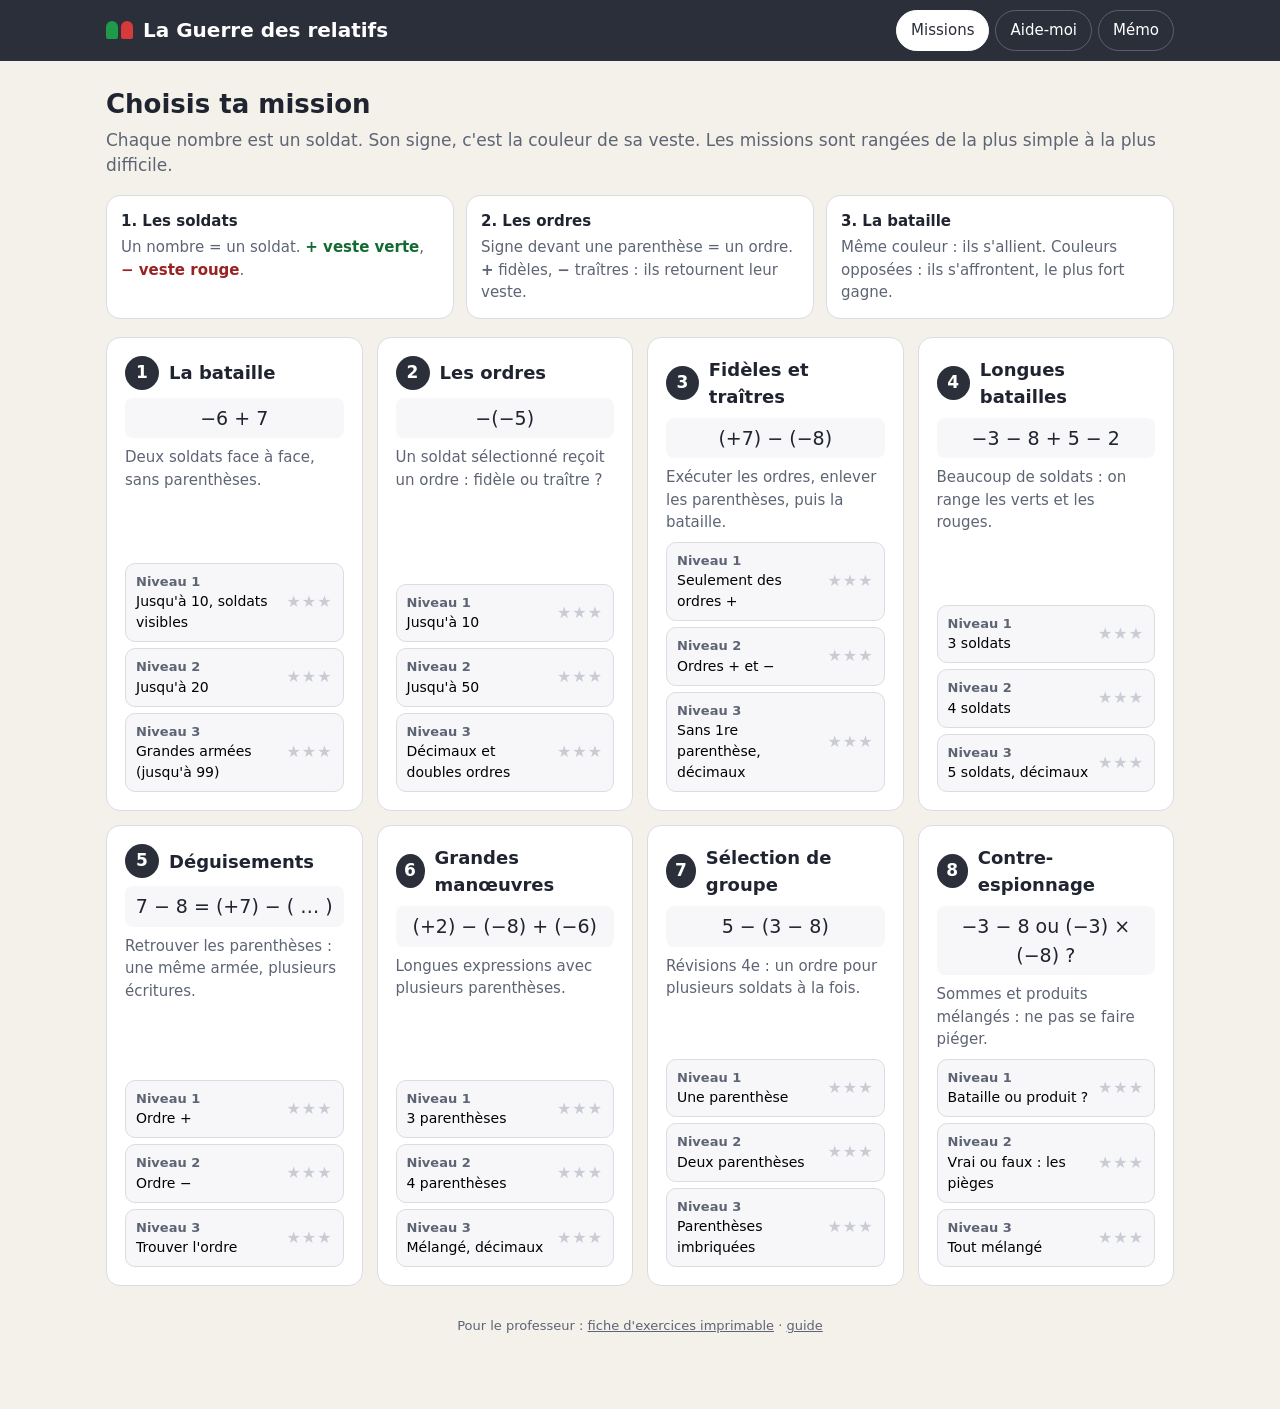
==== index.html @ 7190d40a "La Guerre des relatifs : appli de révision, fiche imprimable, guide Co-Authored-By: Claude Opus 5.5 " ====
<!doctype html>
<html lang="fr">
<head>
<meta charset="utf-8">
<meta name="viewport" content="width=device-width, initial-scale=1">
<title>La Guerre des relatifs</title>
<meta name="description" content="Réviser les sommes de nombres relatifs : soldats, ordres et batailles.">
<link rel="stylesheet" href="css/style.css">
<link rel="icon" href="data:image/svg+xml,%3Csvg xmlns='http://www.w3.org/2000/svg' viewBox='0 0 32 32'%3E%3Crect x='3' y='8' width='11' height='20' rx='5' fill='%231e9a4a'/%3E%3Crect x='18' y='8' width='11' height='20' rx='5' fill='%23d63a3a'/%3E%3C/svg%3E">
</head>
<body>
<header class="top">
  <div class="top-in">
    <button class="logo" data-go="home" aria-label="Accueil"><span class="logo-mini"><i></i><i></i></span>La Guerre des relatifs</button>
    <nav class="nav">
      <button data-go="home">Missions</button>
      <button data-go="help">Aide-moi</button>
      <button data-go="memo">Mémo</button>
    </nav>
  </div>
</header>

<main>
  <!-- ACCUEIL -->
  <section id="home">
    <h1>Choisis ta mission</h1>
    <p class="lead">Chaque nombre est un soldat. Son signe, c'est la couleur de sa veste. Les missions sont rangées de la plus simple à la plus difficile.</p>
    <div class="memo-strip">
      <div class="card"><h4>1. Les soldats</h4><p>Un nombre = un soldat. <b style="color:var(--g-dark)">+ veste verte</b>, <b style="color:var(--r-dark)">− veste rouge</b>.</p></div>
      <div class="card"><h4>2. Les ordres</h4><p>Signe devant une parenthèse = un ordre. <b>+</b> fidèles, <b>−</b> traîtres : ils retournent leur veste.</p></div>
      <div class="card"><h4>3. La bataille</h4><p>Même couleur : ils s'allient. Couleurs opposées : ils s'affrontent, le plus fort gagne.</p></div>
    </div>
    <div class="grid" id="missions"></div>
    <p class="foot">Pour le professeur : <a href="fiche.html">fiche d'exercices imprimable</a> · <a href="guide-prof.html">guide</a></p>
  </section>

  <!-- EXERCICE -->
  <section id="ex" class="hidden">
    <div class="ex-top">
      <button class="btn" data-go="home">← Missions</button>
      <h2 id="ex-title"></h2>
      <span class="pill" id="ex-level"></span>
      <div class="progress"><i id="ex-prog"></i></div>
      <span class="pill" id="ex-count"></span>
    </div>
    <div class="ex-layout">
      <div class="card">
        <div class="q-label" id="q-label"></div>
        <div class="q-expr" id="q-expr"></div>
        <div class="q-visu" id="q-visu"></div>
        <div id="q-zone"></div>
        <div id="q-fb"></div>
        <div class="actions" id="q-actions"></div>
        <div id="q-hints" class="hints" style="margin-top:12px"></div>
      </div>
      <div class="card">
        <div class="pad" id="pad"></div>
        <div class="actions">
          <button class="btn warn" id="btn-hint">Indice</button>
          <button class="btn" id="btn-sold">Voir les soldats</button>
        </div>
      </div>
    </div>
  </section>

  <!-- FIN DE SÉRIE -->
  <section id="end" class="hidden">
    <div class="card end">
      <h2 id="end-title">Mission terminée</h2>
      <div class="stars" id="end-stars"></div>
      <div class="score" id="end-score"></div>
      <p id="end-msg" class="lead"></p>
      <div class="actions">
        <button class="btn" data-go="home">Retour aux missions</button>
        <button class="btn" id="end-again">Recommencer</button>
        <button class="btn main" id="end-next">Niveau suivant ▶</button>
      </div>
    </div>
  </section>

  <!-- AIDE-MOI -->
  <section id="help" class="hidden">
    <h1>Aide-moi</h1>
    <p class="lead">Écris le calcul de ton exercice. Je te rappelle la méthode, étape par étape, sans te donner la réponse.</p>
    <div class="ex-layout">
      <div class="card">
        <label for="help-in" class="q-label">Mon calcul :</label>
        <div class="answer-row" style="justify-content:flex-start">
          <input id="help-in" class="ans wide" autocomplete="off" inputmode="none" placeholder="ex : −6 − (−7)">
          <button class="btn main" id="help-go">Analyser</button>
        </div>
        <div class="err" id="help-err"></div>
        <div id="help-out"></div>
      </div>
      <div class="card">
        <div class="pad" id="pad-help"></div>
        <p class="q-label" style="margin-top:12px">Astuce : pour un nombre négatif dans une parenthèse, tape <b>( − 7 )</b>. Pour un produit, tape <b>×</b> avec la touche « x » du clavier.</p>
      </div>
    </div>
  </section>

  <!-- MÉMO -->
  <section id="memo" class="hidden">
    <h1>Le mémo du soldat</h1>
    <p class="lead">Tout tient en trois règles. Touche un exemple pour voir la bataille.</p>
    <div class="rules">
      <div class="card rule">
        <div class="n">1</div>
        <div>
          <h3>Chaque nombre est un soldat</h3>
          <p>Son signe est la couleur de sa veste : <b style="color:var(--g-dark)">positif = veste verte</b>, <b style="color:var(--r-dark)">négatif = veste rouge</b>.</p>
          <div class="troupes" id="memo-sold" style="justify-content:flex-start"></div>
        </div>
      </div>
      <div class="card rule">
        <div class="n">2</div>
        <div>
          <h3>Un signe devant une parenthèse est un ordre</h3>
          <p>La parenthèse <b>sélectionne</b> des soldats. L'ordre <b>+</b> : ils sont fidèles, ils gardent leur veste. L'ordre <b>−</b> : ce sont des <b>traîtres</b>, ils <b>retournent leur veste</b>. Une fois l'ordre exécuté, la sélection disparaît.</p>
          <p>Un signe devant un nombre n'est pas un ordre : c'est la couleur de sa veste. <b>Pas de parenthèse, pas d'ordre.</b></p>
          <div class="ex-chips" data-ex="-(-7)|+(-7)|-(+7)|-6-(-7)|5-(3-8)"></div>
        </div>
      </div>
      <div class="card rule">
        <div class="n">3</div>
        <div>
          <h3>La bataille</h3>
          <p>La <b>force</b> d'un soldat, c'est son nombre sans le signe. <b>Même couleur</b> : ils s'allient, leurs forces s'additionnent. <b>Couleurs opposées</b> : ils s'affrontent, le plus fort gagne et il lui reste la différence des forces.</p>
          <div class="ex-chips" data-ex="-6+7|8-15|-3-8|(+8)+(-15)|-3-8+5-2"></div>
        </div>
      </div>
      <div class="card rule attention">
        <div class="n" style="background:var(--r)">!</div>
        <div>
          <h3>Attention au piège</h3>
          <p>« Moins par moins donne plus », c'est la règle des <b>produits</b> (×), pas des sommes !</p>
          <p style="font-family:var(--math);font-size:19px">−3 − 8 : deux soldats rouges qui s'allient → <b>−11</b><br>(−3) × (−8) : un produit → règle des signes → <b>+24</b></p>
          <div class="ex-chips" data-ex="-3-8|(-3)*(-8)"></div>
        </div>
      </div>
    </div>
  </section>
</main>

<div class="modal hidden" id="modal" role="dialog" aria-modal="true" aria-labelledby="modal-title">
  <div class="card">
    <div class="modal-head"><h3 id="modal-title">Rejouer la bataille</h3><button class="x" id="modal-x" aria-label="Fermer">×</button></div>
    <div id="modal-body"></div>
  </div>
</div>

<script src="js/engine.js"></script>
<script src="js/battle.js"></script>
<script src="js/app.js"></script>
</body>
</html>
---- css/style.css ----
:root {
  --g: #1e9a4a;
  --g-dark: #136b32;
  --g-soft: #e3f4e8;
  --r: #d63a3a;
  --r-dark: #9a2222;
  --r-soft: #fbe6e6;
  --ordre: #3b3f8f;
  --ordre-soft: #e8e9f8;
  --ink: #1f2430;
  --muted: #5d6474;
  --line: #d9dce3;
  --bg: #f4f1ea;
  --card: #ffffff;
  --accent: #c47a12;
  --radius: 14px;
  --font: "Segoe UI", system-ui, -apple-system, Roboto, Arial, sans-serif;
  --math: "Cambria Math", "Segoe UI", system-ui, serif;
}
* { box-sizing: border-box; }
html, body { margin: 0; }
body { font-family: var(--font); color: var(--ink); background: var(--bg); font-size: 17px; line-height: 1.5; -webkit-tap-highlight-color: transparent; }
button { font: inherit; cursor: pointer; }
.hidden { display: none !important; }

/* ---------- barre du haut ---------- */
.top { background: #2b2f3a; color: #fff; position: sticky; top: 0; z-index: 20; }
.top-in { max-width: 1100px; margin: 0 auto; display: flex; align-items: center; gap: 12px; padding: 10px 16px; flex-wrap: wrap; }
.logo { display: flex; align-items: center; gap: 10px; font-weight: 700; font-size: 20px; margin-right: auto; background: none; border: 0; color: #fff; padding: 0; }
.logo-mini { display: inline-flex; gap: 3px; }
.logo-mini i { width: 12px; height: 18px; border-radius: 6px 6px 2px 2px; display: block; }
.logo-mini i:first-child { background: var(--g); } .logo-mini i:last-child { background: var(--r); }
.nav { display: flex; gap: 6px; flex-wrap: wrap; }
.nav button { background: transparent; border: 1px solid #5b6070; color: #fff; padding: 8px 14px; border-radius: 999px; font-size: 15px; }
.nav button.on { background: #fff; color: #2b2f3a; border-color: #fff; }

main { max-width: 1100px; margin: 0 auto; padding: 18px 16px 60px; }
h1 { font-size: 26px; margin: 6px 0 4px; }
h2 { font-size: 21px; margin: 18px 0 8px; }
.lead { color: var(--muted); margin: 0 0 16px; }

/* ---------- cartes ---------- */
.card { background: var(--card); border: 1px solid var(--line); border-radius: var(--radius); padding: 18px; }
.grid { display: grid; grid-template-columns: repeat(auto-fill, minmax(250px, 1fr)); gap: 14px; }
.mission { display: flex; flex-direction: column; gap: 8px; }
.mission .num { width: 34px; height: 34px; border-radius: 50%; background: #2b2f3a; color: #fff; display: grid; place-items: center; font-weight: 700; }
.mission .head { display: flex; align-items: center; gap: 10px; }
.mission h3 { margin: 0; font-size: 18px; }
.mission .ex { font-family: var(--math); font-size: 19px; background: #f7f7f9; border-radius: 8px; padding: 6px 10px; text-align: center; }
.mission p { margin: 0; color: var(--muted); font-size: 15px; }
.levels { display: grid; gap: 6px; margin-top: auto; }
.lvl { display: flex; align-items: center; justify-content: space-between; gap: 8px; width: 100%; text-align: left; background: #f7f7f9; border: 1px solid var(--line); border-radius: 10px; padding: 8px 10px; font-size: 14px; }
.lvl:hover { border-color: #9aa0ad; }
.lvl b { font-size: 13px; color: var(--muted); font-weight: 600; display: block; }
.stars { color: #c9ccd4; letter-spacing: 1px; white-space: nowrap; font-size: 16px; }
.stars .on { color: var(--accent); }

.memo-strip { display: flex; gap: 12px; flex-wrap: wrap; margin-bottom: 18px; }
.memo-strip .card { flex: 1 1 260px; padding: 14px; }
.memo-strip h4 { margin: 0 0 4px; font-size: 15px; }
.memo-strip p { margin: 0; font-size: 15px; color: var(--muted); }

/* ---------- soldats ---------- */
.sold { display: inline-flex; flex-direction: column; align-items: center; perspective: 300px; }
.sold .head { width: 20px; height: 20px; border-radius: 50%; background: #f0cfa5; border: 2px solid #8a6440; }
.sold .veste { margin-top: 2px; min-width: 48px; padding: 7px 10px 9px; border-radius: 16px 16px 6px 6px; color: #fff; font-weight: 700; font-size: 22px; text-align: center; font-family: var(--math); transition: transform .28s ease-in, background .1s; position: relative; white-space: nowrap; }
.sold .veste::before { content: ""; position: absolute; top: 0; left: 50%; transform: translateX(-50%); border-left: 8px solid transparent; border-right: 8px solid transparent; border-top: 10px solid rgba(0,0,0,.18); }
.sold.g .veste { background: var(--g); }
.sold.r .veste { background: var(--r); }
.sold.flip .veste { transform: rotateY(90deg); }
.sold.small .veste { font-size: 17px; min-width: 38px; padding: 5px 8px 6px; }
.sold.small .head { width: 15px; height: 15px; }

.ordre { display: inline-flex; flex-direction: column; align-items: center; gap: 3px; transition: opacity .5s; }
.ordre .pastille { width: 42px; height: 42px; border-radius: 50%; background: var(--ordre); color: #fff; font-size: 28px; font-weight: 700; display: grid; place-items: center; line-height: 1; font-family: var(--math); }
.ordre small { font-size: 12px; color: var(--ordre); font-weight: 700; white-space: nowrap; }
.sel { display: inline-flex; align-items: flex-end; gap: 6px; padding: 6px 4px 8px; border: 3px dashed var(--ordre); border-radius: 16px; background: var(--ordre-soft); transition: border-color .5s, background .5s, padding .5s; }
.sel .par { font-family: var(--math); font-size: 44px; line-height: 1; color: var(--ordre); align-self: center; transition: opacity .5s; }
.sel.gone { border-color: transparent; background: transparent; }
.sel.gone .par { opacity: 0; }
.ordre.gone { opacity: 0; }

.cmd { display: inline-flex; align-items: flex-end; gap: 6px; }
@media (max-width: 560px) {
  .q-expr { font-size: 28px; }
  .sold .veste { font-size: 18px; min-width: 40px; padding: 6px 8px 7px; }
  .sel .par { font-size: 34px; }
  .top-in { gap: 8px; }
}
.troupes { display: flex; flex-wrap: wrap; align-items: flex-end; gap: 10px 10px; justify-content: center; }

/* ---------- animation de bataille ---------- */
.bt { display: grid; gap: 14px; }
.bt-ligne { font-family: var(--math); font-size: 22px; text-align: center; color: var(--muted); min-height: 1.5em; }
.bt-ligne b { color: var(--ink); }
.bt-cap { background: #fff8e6; border: 1px solid #efd9a6; border-radius: 10px; padding: 10px 14px; font-size: 16px; min-height: 48px; }
.bt-field { display: grid; gap: 10px; }
.bt-row { display: flex; align-items: center; gap: 10px; }
.bt-row .nm { width: 92px; font-weight: 700; font-size: 15px; flex-shrink: 0; }
.bt-row .nm.g { color: var(--g-dark); } .bt-row .nm.r { color: var(--r-dark); }
.bt-row .nm { width: 130px; line-height: 1.25; }
.frc { font-weight: 400; font-size: 13px; color: var(--muted); font-family: var(--math); }
.bar-holder { flex: 1; min-width: 0; }
.bar { height: 36px; border-radius: 8px; position: relative; overflow: hidden; display: flex; transition: width .6s; min-width: 4px; }
.bar.empty { display: none; }
.bar.g { background: var(--g); } .bar.r { background: var(--r); }
.bar .seg { color: #fff; font-weight: 700; font-family: var(--math); font-size: 15px; display: grid; place-items: center; border-right: 2px solid rgba(255,255,255,.7); min-width: 0; overflow: hidden; }
.bar .seg:last-of-type { border-right: 0; }
.bar .cut { position: absolute; top: 0; bottom: 0; left: 0; background: repeating-linear-gradient(45deg, rgba(255,255,255,.85) 0 6px, rgba(255,255,255,.45) 6px 12px); width: 0; transition: width 1s; }
.bt-res { text-align: center; font-size: 20px; font-weight: 700; }
.bt-ctrl { display: flex; gap: 8px; justify-content: center; flex-wrap: wrap; }

/* ---------- boutons ---------- */
.btn { border: 1px solid var(--line); background: #fff; color: var(--ink); padding: 10px 18px; border-radius: 12px; font-size: 16px; font-weight: 600; }
.btn:hover { border-color: #9aa0ad; }
.btn.main { background: #2b2f3a; color: #fff; border-color: #2b2f3a; }
.btn.go { background: var(--g); border-color: var(--g); color: #fff; }
.btn.warn { background: #fff8e6; border-color: #efd9a6; }
.btn:disabled { opacity: .45; cursor: default; }
.btn.big { padding: 14px 26px; font-size: 19px; }
.choice { display: flex; gap: 10px; justify-content: center; flex-wrap: wrap; }
.choice .btn { min-width: 140px; }

/* ---------- exercice ---------- */
.ex-top { display: flex; align-items: center; gap: 12px; flex-wrap: wrap; margin-bottom: 12px; }
.ex-top h2 { margin: 0; font-size: 19px; }
.pill { background: #fff; border: 1px solid var(--line); border-radius: 999px; padding: 4px 12px; font-size: 14px; color: var(--muted); }
.progress { flex: 1 1 160px; height: 10px; background: #e3e5ea; border-radius: 99px; overflow: hidden; min-width: 120px; }
.progress i { display: block; height: 100%; background: var(--g); width: 0; transition: width .4s; }
.ex-layout { display: grid; grid-template-columns: 1fr 300px; gap: 16px; align-items: start; }
@media (max-width: 820px) { .ex-layout { grid-template-columns: 1fr; } }
.q-label { color: var(--muted); font-size: 15px; margin-bottom: 6px; }
.q-expr { font-family: var(--math); font-size: 38px; text-align: center; padding: 14px 6px; word-break: break-word; }
.q-expr .eq { color: var(--muted); }
.q-visu { margin: 6px 0 12px; }
.answer-row { display: flex; align-items: center; justify-content: center; gap: 10px; flex-wrap: wrap; margin: 8px 0; }
.answer-row label { font-size: 15px; color: var(--muted); }
.ans { font-family: var(--math); font-size: 28px; padding: 8px 12px; border: 2px solid var(--line); border-radius: 12px; width: 220px; text-align: center; background: #fff; color: var(--ink); }
.ans.wide { width: min(420px, 100%); }
.ans:focus { outline: none; border-color: var(--ordre); box-shadow: 0 0 0 3px var(--ordre-soft); }
.ans.ok { border-color: var(--g); background: var(--g-soft); }
.ans.ko { border-color: var(--r); background: var(--r-soft); }
.step-tag { display: inline-block; font-size: 13px; font-weight: 700; color: var(--ordre); background: var(--ordre-soft); border-radius: 6px; padding: 2px 8px; }
.fb { border-radius: 12px; padding: 12px 14px; margin-top: 10px; font-size: 16px; }
.fb.ok { background: var(--g-soft); border: 1px solid #a9d9b7; }
.fb.ko { background: var(--r-soft); border: 1px solid #efb5b5; }
.fb.info { background: #fff8e6; border: 1px solid #efd9a6; }
.fb .phr { font-family: var(--math); margin-top: 4px; }
.actions { display: flex; gap: 8px; justify-content: center; flex-wrap: wrap; margin-top: 14px; }

/* ---------- pavé ---------- */
.pad { display: grid; grid-template-columns: repeat(4, 1fr); gap: 8px; }
.pad button { padding: 14px 0; font-size: 22px; border-radius: 12px; border: 1px solid var(--line); background: #fff; font-family: var(--math); font-weight: 600; touch-action: manipulation; }
.pad button:active { background: #eceef3; }
.pad .k-sign { color: var(--ordre); }
.pad .k-del { background: #fbeee0; }
.pad .k-ok { grid-column: span 4; background: #2b2f3a; color: #fff; font-family: var(--font); font-size: 19px; }

/* ---------- indices / aide ---------- */
.hints { display: grid; gap: 8px; }
.hint { border-left: 4px solid var(--ordre); background: #fff; border-radius: 0; padding: 8px 12px; }
.hint h4 { margin: 0 0 2px; font-size: 15px; font-family: var(--math); }
.hint p { margin: 0; font-size: 15px; }
.hint.warn { border-left-color: var(--r); background: var(--r-soft); }
.hint.o-minus h4 { color: var(--r-dark); }
.err { color: var(--r-dark); font-size: 15px; margin-top: 6px; }

/* ---------- mémo ---------- */
.rules { display: grid; gap: 14px; }
.rule { display: grid; grid-template-columns: 54px 1fr; gap: 14px; align-items: start; }
.rule .n { width: 54px; height: 54px; border-radius: 50%; background: #2b2f3a; color: #fff; font-size: 26px; font-weight: 700; display: grid; place-items: center; }
.rule h3 { margin: 0 0 4px; font-size: 19px; }
.rule p { margin: 0 0 8px; }
.ex-chips { display: flex; gap: 8px; flex-wrap: wrap; }
.ex-chip { font-family: var(--math); font-size: 18px; background: #f7f7f9; border: 1px solid var(--line); border-radius: 10px; padding: 6px 12px; }
.attention { border: 2px solid var(--r); background: var(--r-soft); }

/* ---------- fenêtre bataille ---------- */
.modal { position: fixed; inset: 0; background: rgba(20,22,30,.55); display: grid; place-items: center; z-index: 50; padding: 16px; }
.modal .card { width: min(820px, 100%); max-height: calc(100vh - 32px); overflow: auto; }
.modal-head { display: flex; align-items: center; justify-content: space-between; margin-bottom: 10px; }
.modal-head h3 { margin: 0; }
.x { border: 0; background: #eceef3; width: 38px; height: 38px; border-radius: 50%; font-size: 20px; }

.end { text-align: center; }
.end .score { font-size: 54px; font-weight: 800; margin: 6px 0; }
.end .stars { font-size: 40px; }
.foot { text-align: center; color: var(--muted); font-size: 13px; margin-top: 30px; }
.foot a { color: var(--muted); }
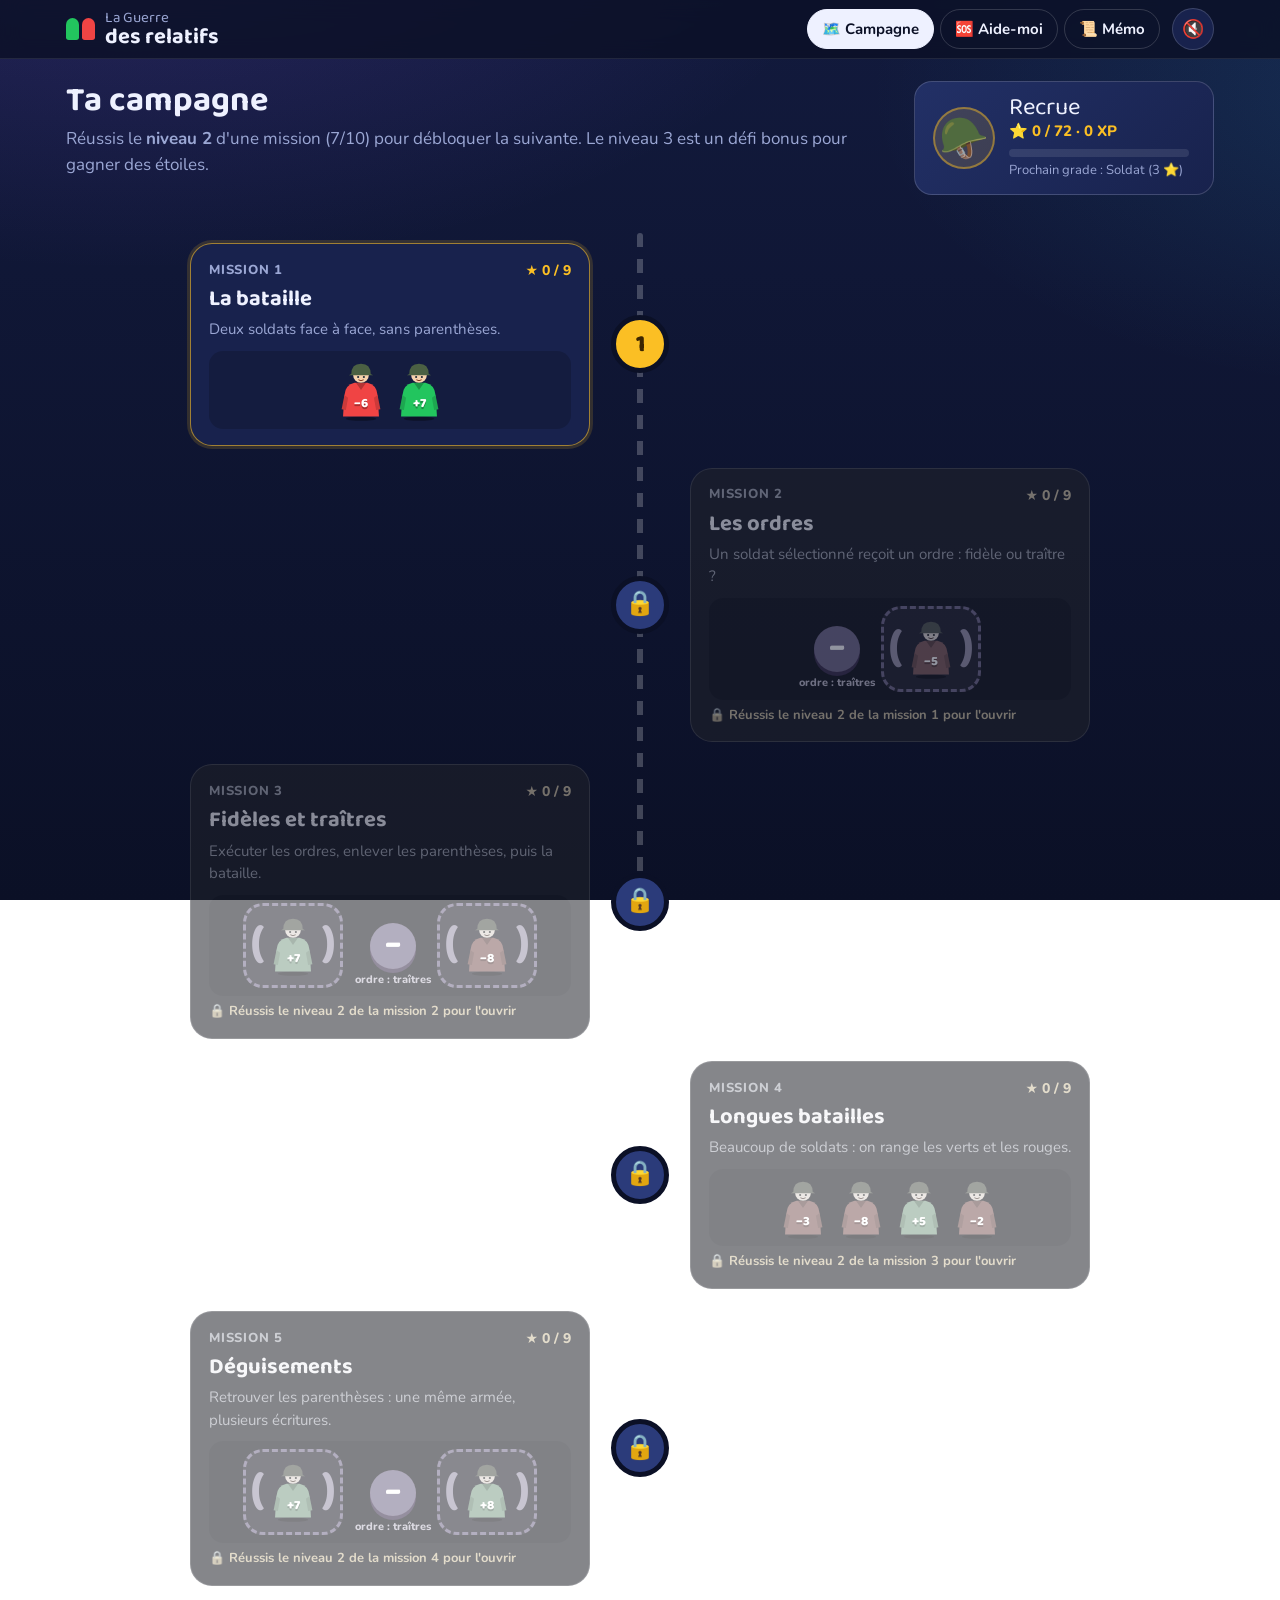
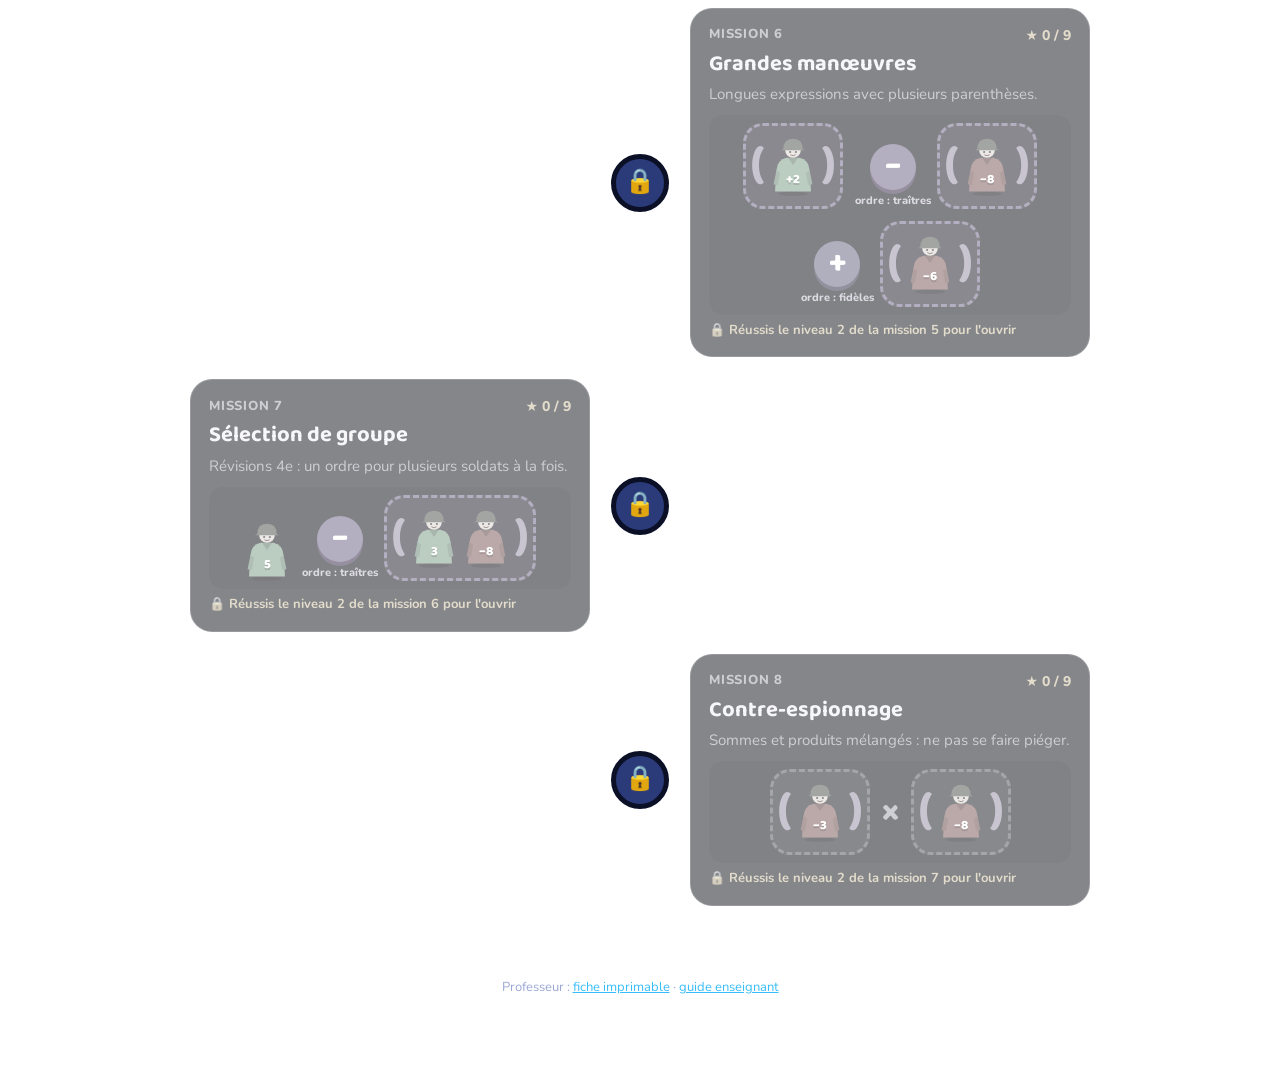
==== commit 5d45240e: "Refonte : campagne avec progression, tutoriels animés, niveau 1 interactif, nouveau design - Carte d" ====
--- a/index.html
+++ b/index.html
@@ -5,59 +5,63 @@
 <meta name="viewport" content="width=device-width, initial-scale=1">
 <title>La Guerre des relatifs</title>
 <meta name="description" content="Réviser les sommes de nombres relatifs : soldats, ordres et batailles.">
+<link rel="preconnect" href="https://fonts.googleapis.com">
+<link rel="preconnect" href="https://fonts.gstatic.com" crossorigin>
+<link href="https://fonts.googleapis.com/css2?family=Baloo+2:wght@600;700;800&family=Nunito:wght@500;700;800&display=swap" rel="stylesheet">
 <link rel="stylesheet" href="css/style.css">
-<link rel="icon" href="data:image/svg+xml,%3Csvg xmlns='http://www.w3.org/2000/svg' viewBox='0 0 32 32'%3E%3Crect x='3' y='8' width='11' height='20' rx='5' fill='%231e9a4a'/%3E%3Crect x='18' y='8' width='11' height='20' rx='5' fill='%23d63a3a'/%3E%3C/svg%3E">
+<link rel="icon" href="data:image/svg+xml,%3Csvg xmlns='http://www.w3.org/2000/svg' viewBox='0 0 32 32'%3E%3Crect x='3' y='8' width='11' height='20' rx='5' fill='%2322c55e'/%3E%3Crect x='18' y='8' width='11' height='20' rx='5' fill='%23f04444'/%3E%3C/svg%3E">
 </head>
 <body>
 <header class="top">
   <div class="top-in">
-    <button class="logo" data-go="home" aria-label="Accueil"><span class="logo-mini"><i></i><i></i></span>La Guerre des relatifs</button>
+    <button class="logo" data-go="home" aria-label="Retour à la campagne"><span class="logo-mini"><i></i><i></i></span><span class="logo-txt">La Guerre<b>des relatifs</b></span></button>
     <nav class="nav">
-      <button data-go="home">Missions</button>
-      <button data-go="help">Aide-moi</button>
-      <button data-go="memo">Mémo</button>
+      <button data-go="home" aria-label="Campagne">🗺️<span> Campagne</span></button>
+      <button data-go="help" aria-label="Aide-moi">🆘<span> Aide-moi</span></button>
+      <button data-go="memo" aria-label="Mémo">📜<span> Mémo</span></button>
     </nav>
+    <button class="icon-btn" id="snd" aria-label="Activer ou couper le son">🔇</button>
   </div>
 </header>
 
 <main>
-  <!-- ACCUEIL -->
+  <!-- CAMPAGNE -->
   <section id="home">
-    <h1>Choisis ta mission</h1>
-    <p class="lead">Chaque nombre est un soldat. Son signe, c'est la couleur de sa veste. Les missions sont rangées de la plus simple à la plus difficile.</p>
-    <div class="memo-strip">
-      <div class="card"><h4>1. Les soldats</h4><p>Un nombre = un soldat. <b style="color:var(--g-dark)">+ veste verte</b>, <b style="color:var(--r-dark)">− veste rouge</b>.</p></div>
-      <div class="card"><h4>2. Les ordres</h4><p>Signe devant une parenthèse = un ordre. <b>+</b> fidèles, <b>−</b> traîtres : ils retournent leur veste.</p></div>
-      <div class="card"><h4>3. La bataille</h4><p>Même couleur : ils s'allient. Couleurs opposées : ils s'affrontent, le plus fort gagne.</p></div>
+    <div class="hero">
+      <div>
+        <h1>Ta campagne</h1>
+        <p class="lead">Réussis le <b>niveau 2</b> d'une mission (7/10) pour débloquer la suivante. Le niveau 3 est un défi bonus pour gagner des étoiles.</p>
+      </div>
+      <div class="rank" id="rank"></div>
     </div>
-    <div class="grid" id="missions"></div>
-    <p class="foot">Pour le professeur : <a href="fiche.html">fiche d'exercices imprimable</a> · <a href="guide-prof.html">guide</a></p>
+    <div class="road" id="road"></div>
+    <p class="foot">Professeur : <a href="fiche.html">fiche imprimable</a> · <a href="guide-prof.html">guide enseignant</a></p>
   </section>
 
   <!-- EXERCICE -->
   <section id="ex" class="hidden">
-    <div class="ex-top">
-      <button class="btn" data-go="home">← Missions</button>
-      <h2 id="ex-title"></h2>
-      <span class="pill" id="ex-level"></span>
-      <div class="progress"><i id="ex-prog"></i></div>
-      <span class="pill" id="ex-count"></span>
+    <div class="hud">
+      <button class="icon-btn" id="ex-back" aria-label="Quitter la série">✕</button>
+      <div class="hud-t"><div id="ex-title"></div><div class="hud-sub" id="ex-level"></div></div>
+      <div class="pips" id="pips" aria-label="Progression de la série"></div>
+      <div class="streak" id="streak" aria-live="polite"></div>
+      <button class="icon-btn" id="ex-tuto" aria-label="Revoir le tutoriel">?</button>
     </div>
-    <div class="ex-layout">
-      <div class="card">
+    <div class="ex-grid">
+      <div class="qcard" id="qcard">
         <div class="q-label" id="q-label"></div>
         <div class="q-expr" id="q-expr"></div>
-        <div class="q-visu" id="q-visu"></div>
+        <div class="q-stage" id="q-stage"></div>
         <div id="q-zone"></div>
-        <div id="q-fb"></div>
+        <div id="q-fb" aria-live="polite"></div>
         <div class="actions" id="q-actions"></div>
-        <div id="q-hints" class="hints" style="margin-top:12px"></div>
+        <div id="q-hints" class="hints"></div>
       </div>
-      <div class="card">
+      <div class="side">
         <div class="pad" id="pad"></div>
-        <div class="actions">
-          <button class="btn warn" id="btn-hint">Indice</button>
-          <button class="btn" id="btn-sold">Voir les soldats</button>
+        <div class="side-btns">
+          <button class="btn ghost sm" id="btn-hint">💡 Indice</button>
+          <button class="btn ghost sm" id="btn-sold">👁 Soldats</button>
         </div>
       </div>
     </div>
@@ -65,59 +69,61 @@
 
   <!-- FIN DE SÉRIE -->
   <section id="end" class="hidden">
-    <div class="card end">
-      <h2 id="end-title">Mission terminée</h2>
-      <div class="stars" id="end-stars"></div>
-      <div class="score" id="end-score"></div>
-      <p id="end-msg" class="lead"></p>
+    <div class="endcard">
+      <div class="end-stars" id="end-stars"></div>
+      <h2 id="end-title"></h2>
+      <div class="end-score" id="end-score"></div>
+      <div class="end-xp" id="end-xp"></div>
+      <div id="end-unlock"></div>
+      <p class="lead" id="end-msg"></p>
       <div class="actions">
-        <button class="btn" data-go="home">Retour aux missions</button>
-        <button class="btn" id="end-again">Recommencer</button>
-        <button class="btn main" id="end-next">Niveau suivant ▶</button>
+        <button class="btn ghost" data-go="home">🗺️ Campagne</button>
+        <button class="btn" id="end-again">↺ Recommencer</button>
+        <button class="btn go" id="end-next">Suivant ▶</button>
       </div>
     </div>
   </section>
 
   <!-- AIDE-MOI -->
   <section id="help" class="hidden">
-    <h1>Aide-moi</h1>
-    <p class="lead">Écris le calcul de ton exercice. Je te rappelle la méthode, étape par étape, sans te donner la réponse.</p>
-    <div class="ex-layout">
+    <h1>🆘 Aide-moi</h1>
+    <p class="lead">Écris le calcul de ton exercice. Tu pourras faire avancer la bataille toi-même, mais je ne te donnerai pas la réponse : à toi de conclure !</p>
+    <div class="two" style="margin-top:16px">
       <div class="card">
         <label for="help-in" class="q-label">Mon calcul :</label>
         <div class="answer-row" style="justify-content:flex-start">
           <input id="help-in" class="ans wide" autocomplete="off" inputmode="none" placeholder="ex : −6 − (−7)">
-          <button class="btn main" id="help-go">Analyser</button>
+          <button class="btn violet" id="help-go">Analyser</button>
         </div>
         <div class="err" id="help-err"></div>
         <div id="help-out"></div>
       </div>
-      <div class="card">
+      <div class="side">
         <div class="pad" id="pad-help"></div>
-        <p class="q-label" style="margin-top:12px">Astuce : pour un nombre négatif dans une parenthèse, tape <b>( − 7 )</b>. Pour un produit, tape <b>×</b> avec la touche « x » du clavier.</p>
+        <p class="q-label" style="margin-top:12px">Pour un nombre négatif dans une parenthèse, tape <b>( − 7 )</b>. Pour un produit, utilise la touche <b>×</b>.</p>
       </div>
     </div>
   </section>
 
   <!-- MÉMO -->
   <section id="memo" class="hidden">
-    <h1>Le mémo du soldat</h1>
-    <p class="lead">Tout tient en trois règles. Touche un exemple pour voir la bataille.</p>
-    <div class="rules">
+    <h1>📜 Le mémo du soldat</h1>
+    <p class="lead">Tout tient en trois règles. Touche un exemple pour jouer la bataille.</p>
+    <div class="rules" style="margin-top:16px">
       <div class="card rule">
         <div class="n">1</div>
         <div>
           <h3>Chaque nombre est un soldat</h3>
-          <p>Son signe est la couleur de sa veste : <b style="color:var(--g-dark)">positif = veste verte</b>, <b style="color:var(--r-dark)">négatif = veste rouge</b>.</p>
-          <div class="troupes" id="memo-sold" style="justify-content:flex-start"></div>
+          <p>Son signe est la couleur de sa veste : <b class="tg">positif = veste verte</b>, <b class="tr">négatif = veste rouge</b>. Le nombre sans son signe, c'est sa <b>force</b>.</p>
+          <div id="memo-sold"></div>
         </div>
       </div>
       <div class="card rule">
         <div class="n">2</div>
         <div>
           <h3>Un signe devant une parenthèse est un ordre</h3>
-          <p>La parenthèse <b>sélectionne</b> des soldats. L'ordre <b>+</b> : ils sont fidèles, ils gardent leur veste. L'ordre <b>−</b> : ce sont des <b>traîtres</b>, ils <b>retournent leur veste</b>. Une fois l'ordre exécuté, la sélection disparaît.</p>
-          <p>Un signe devant un nombre n'est pas un ordre : c'est la couleur de sa veste. <b>Pas de parenthèse, pas d'ordre.</b></p>
+          <p>La parenthèse <b>sélectionne</b> des soldats. Ordre <b>+</b> : fidèles, ils gardent leur veste. Ordre <b>−</b> : traîtres, ils <b>retournent leur veste</b>. Une fois l'ordre exécuté, la sélection disparaît.</p>
+          <p><b>Pas de parenthèse, pas d'ordre</b> : un signe devant un nombre est simplement la couleur de sa veste.</p>
           <div class="ex-chips" data-ex="-(-7)|+(-7)|-(+7)|-6-(-7)|5-(3-8)"></div>
         </div>
       </div>
@@ -125,7 +131,7 @@
         <div class="n">3</div>
         <div>
           <h3>La bataille</h3>
-          <p>La <b>force</b> d'un soldat, c'est son nombre sans le signe. <b>Même couleur</b> : ils s'allient, leurs forces s'additionnent. <b>Couleurs opposées</b> : ils s'affrontent, le plus fort gagne et il lui reste la différence des forces.</p>
+          <p><b>Même couleur</b> : ils s'allient, leurs forces s'additionnent. <b>Couleurs opposées</b> : ils s'affrontent, le plus fort gagne et il lui reste la différence des forces.</p>
           <div class="ex-chips" data-ex="-6+7|8-15|-3-8|(+8)+(-15)|-3-8+5-2"></div>
         </div>
       </div>
@@ -134,23 +140,47 @@
         <div>
           <h3>Attention au piège</h3>
           <p>« Moins par moins donne plus », c'est la règle des <b>produits</b> (×), pas des sommes !</p>
-          <p style="font-family:var(--math);font-size:19px">−3 − 8 : deux soldats rouges qui s'allient → <b>−11</b><br>(−3) × (−8) : un produit → règle des signes → <b>+24</b></p>
-          <div class="ex-chips" data-ex="-3-8|(-3)*(-8)"></div>
+          <p style="font-family:var(--math);font-size:20px">−3 − 8 : deux rouges qui s'allient → <b>−11</b><br>(−3) × (−8) : un produit → la veste se retourne deux fois → <b>+24</b></p>
+          <div class="ex-chips" data-ex="-3-8|(-3)*(-8)|-3*8"></div>
         </div>
       </div>
     </div>
   </section>
 </main>
 
+<!-- fenêtre bataille -->
 <div class="modal hidden" id="modal" role="dialog" aria-modal="true" aria-labelledby="modal-title">
-  <div class="card">
-    <div class="modal-head"><h3 id="modal-title">Rejouer la bataille</h3><button class="x" id="modal-x" aria-label="Fermer">×</button></div>
+  <div class="mbox">
+    <div class="mhead"><div><div class="kicker">À toi de jouer</div><h2 id="modal-title">La bataille</h2></div><button class="icon-btn" id="modal-x" aria-label="Fermer">✕</button></div>
     <div id="modal-body"></div>
   </div>
 </div>
 
+<!-- fiche mission -->
+<div class="modal hidden" id="sheet" role="dialog" aria-modal="true">
+  <div class="mbox" id="sheet-box"></div>
+</div>
+
+<!-- tutoriel -->
+<div class="modal hidden" id="tuto" role="dialog" aria-modal="true" aria-labelledby="tuto-t">
+  <div class="mbox">
+    <div class="mhead"><div class="kicker" id="tuto-kicker"></div><button class="icon-btn" id="tuto-x" aria-label="Fermer le tutoriel">✕</button></div>
+    <div class="tuto-dots" id="tuto-dots"></div>
+    <h2 id="tuto-t"></h2>
+    <div class="tuto-d" id="tuto-d"></div>
+    <div id="tuto-demo"></div>
+    <div class="tuto-nav">
+      <button class="btn ghost" id="tuto-prev">◀ Précédent</button>
+      <button class="btn go" id="tuto-next">Suivant ▶</button>
+    </div>
+  </div>
+</div>
+
+<div id="confetti" aria-hidden="true"></div>
+
 <script src="js/engine.js"></script>
 <script src="js/battle.js"></script>
+<script src="js/tutos.js"></script>
 <script src="js/app.js"></script>
 </body>
 </html>
--- a/css/style.css
+++ b/css/style.css
@@ -1,189 +1,324 @@
 :root {
-  --g: #1e9a4a;
-  --g-dark: #136b32;
-  --g-soft: #e3f4e8;
-  --r: #d63a3a;
-  --r-dark: #9a2222;
-  --r-soft: #fbe6e6;
-  --ordre: #3b3f8f;
-  --ordre-soft: #e8e9f8;
-  --ink: #1f2430;
-  --muted: #5d6474;
-  --line: #d9dce3;
-  --bg: #f4f1ea;
-  --card: #ffffff;
-  --accent: #c47a12;
-  --radius: 14px;
-  --font: "Segoe UI", system-ui, -apple-system, Roboto, Arial, sans-serif;
-  --math: "Cambria Math", "Segoe UI", system-ui, serif;
+  --bg0: #0b1026;
+  --bg1: #121a3d;
+  --card: #18224d;
+  --card2: #223066;
+  --card3: #2b3b7a;
+  --line: rgba(255, 255, 255, .09);
+  --line2: rgba(255, 255, 255, .16);
+  --ink: #eef1ff;
+  --muted: #9ba7d4;
+  --g: #22c55e;
+  --g-dark: #15803d;
+  --g-soft: rgba(34, 197, 94, .14);
+  --r: #f04444;
+  --r-dark: #b91c1c;
+  --r-soft: rgba(240, 68, 68, .14);
+  --ord: #8b5cf6;
+  --ord-soft: rgba(139, 92, 246, .16);
+  --gold: #fbbf24;
+  --cyan: #38bdf8;
+  --radius: 18px;
+  --head: "Baloo 2", "Segoe UI", system-ui, sans-serif;
+  --body: "Nunito", "Segoe UI", system-ui, sans-serif;
+  --math: "Baloo 2", "Segoe UI", system-ui, sans-serif;
 }
 * { box-sizing: border-box; }
 html, body { margin: 0; }
-body { font-family: var(--font); color: var(--ink); background: var(--bg); font-size: 17px; line-height: 1.5; -webkit-tap-highlight-color: transparent; }
-button { font: inherit; cursor: pointer; }
+body {
+  font-family: var(--body); color: var(--ink); font-size: 17px; line-height: 1.5; min-height: 100vh;
+  background:
+    radial-gradient(1200px 600px at 10% -10%, rgba(139, 92, 246, .18), transparent 60%),
+    radial-gradient(900px 500px at 110% 10%, rgba(56, 189, 248, .12), transparent 60%),
+    linear-gradient(180deg, var(--bg1), var(--bg0));
+  background-attachment: fixed;
+  -webkit-tap-highlight-color: transparent;
+}
+button { font: inherit; cursor: pointer; color: inherit; }
+a { color: var(--cyan); }
 .hidden { display: none !important; }
+h1, h2, h3 { font-family: var(--head); line-height: 1.15; margin: 0; }
+h1 { font-size: 34px; } h2 { font-size: 26px; } h3 { font-size: 20px; }
+.lead { color: var(--muted); margin: 6px 0 0; }
+.tg { color: var(--g); } .tr { color: var(--r); }
 
 /* ---------- barre du haut ---------- */
-.top { background: #2b2f3a; color: #fff; position: sticky; top: 0; z-index: 20; }
-.top-in { max-width: 1100px; margin: 0 auto; display: flex; align-items: center; gap: 12px; padding: 10px 16px; flex-wrap: wrap; }
-.logo { display: flex; align-items: center; gap: 10px; font-weight: 700; font-size: 20px; margin-right: auto; background: none; border: 0; color: #fff; padding: 0; }
+.top { position: sticky; top: 0; z-index: 30; background: rgba(11, 16, 38, .82); backdrop-filter: blur(10px); border-bottom: 1px solid var(--line); }
+.top-in { max-width: 1180px; margin: 0 auto; display: flex; align-items: center; gap: 12px; padding: 8px 16px; flex-wrap: wrap; }
+.logo { display: flex; align-items: center; gap: 10px; background: none; border: 0; padding: 0; margin-right: auto; text-align: left; text-decoration: none; color: var(--ink); }
+.logo-txt { font-family: var(--head); font-size: 15px; line-height: 1; color: var(--muted); }
+.logo-txt b { display: block; font-size: 22px; color: var(--ink); }
 .logo-mini { display: inline-flex; gap: 3px; }
-.logo-mini i { width: 12px; height: 18px; border-radius: 6px 6px 2px 2px; display: block; }
+.logo-mini i { width: 13px; height: 22px; border-radius: 7px 7px 3px 3px; display: block; }
 .logo-mini i:first-child { background: var(--g); } .logo-mini i:last-child { background: var(--r); }
 .nav { display: flex; gap: 6px; flex-wrap: wrap; }
-.nav button { background: transparent; border: 1px solid #5b6070; color: #fff; padding: 8px 14px; border-radius: 999px; font-size: 15px; }
-.nav button.on { background: #fff; color: #2b2f3a; border-color: #fff; }
-
-main { max-width: 1100px; margin: 0 auto; padding: 18px 16px 60px; }
-h1 { font-size: 26px; margin: 6px 0 4px; }
-h2 { font-size: 21px; margin: 18px 0 8px; }
-.lead { color: var(--muted); margin: 0 0 16px; }
-
-/* ---------- cartes ---------- */
+.nav button, .nav a { background: transparent; border: 1px solid var(--line2); color: var(--ink); padding: 8px 14px; border-radius: 999px; font-weight: 700; font-size: 15px; text-decoration: none; }
+.nav button.on { background: var(--ink); color: var(--bg0); border-color: var(--ink); }
+.icon-btn { width: 42px; height: 42px; border-radius: 50%; border: 1px solid var(--line2); background: var(--card); display: grid; place-items: center; font-size: 18px; font-weight: 800; flex-shrink: 0; }
+.icon-btn:hover { background: var(--card2); }
+
+main { max-width: 1180px; margin: 0 auto; padding: 22px 16px 70px; }
 .card { background: var(--card); border: 1px solid var(--line); border-radius: var(--radius); padding: 18px; }
-.grid { display: grid; grid-template-columns: repeat(auto-fill, minmax(250px, 1fr)); gap: 14px; }
-.mission { display: flex; flex-direction: column; gap: 8px; }
-.mission .num { width: 34px; height: 34px; border-radius: 50%; background: #2b2f3a; color: #fff; display: grid; place-items: center; font-weight: 700; }
-.mission .head { display: flex; align-items: center; gap: 10px; }
-.mission h3 { margin: 0; font-size: 18px; }
-.mission .ex { font-family: var(--math); font-size: 19px; background: #f7f7f9; border-radius: 8px; padding: 6px 10px; text-align: center; }
-.mission p { margin: 0; color: var(--muted); font-size: 15px; }
-.levels { display: grid; gap: 6px; margin-top: auto; }
-.lvl { display: flex; align-items: center; justify-content: space-between; gap: 8px; width: 100%; text-align: left; background: #f7f7f9; border: 1px solid var(--line); border-radius: 10px; padding: 8px 10px; font-size: 14px; }
-.lvl:hover { border-color: #9aa0ad; }
-.lvl b { font-size: 13px; color: var(--muted); font-weight: 600; display: block; }
-.stars { color: #c9ccd4; letter-spacing: 1px; white-space: nowrap; font-size: 16px; }
-.stars .on { color: var(--accent); }
-
-.memo-strip { display: flex; gap: 12px; flex-wrap: wrap; margin-bottom: 18px; }
-.memo-strip .card { flex: 1 1 260px; padding: 14px; }
-.memo-strip h4 { margin: 0 0 4px; font-size: 15px; }
-.memo-strip p { margin: 0; font-size: 15px; color: var(--muted); }
+
+/* ---------- boutons ---------- */
+.btn { border: 0; border-radius: 14px; padding: 12px 20px; font-weight: 800; font-size: 16px; background: var(--card2); color: var(--ink); box-shadow: 0 4px 0 rgba(0, 0, 0, .35); transition: transform .08s, box-shadow .08s, filter .15s; font-family: var(--body); }
+.btn:hover { filter: brightness(1.1); }
+.btn:active { transform: translateY(3px); box-shadow: 0 1px 0 rgba(0, 0, 0, .35); }
+.btn:disabled { opacity: .45; cursor: default; filter: none; transform: none; }
+.btn.go { background: var(--g); color: #052e14; box-shadow: 0 4px 0 var(--g-dark); }
+.btn.gold { background: var(--gold); color: #3b2500; box-shadow: 0 4px 0 #b45309; }
+.btn.violet { background: var(--ord); color: #fff; box-shadow: 0 4px 0 #5b21b6; }
+.btn.ghost { background: transparent; border: 1px solid var(--line2); box-shadow: none; }
+.btn.ghost:active { transform: translateY(1px); }
+.btn.sm { padding: 8px 14px; font-size: 14px; border-radius: 12px; }
+.btn.big { padding: 15px 28px; font-size: 19px; }
+.actions { display: flex; gap: 10px; justify-content: center; flex-wrap: wrap; margin-top: 16px; }
+.choice { display: flex; gap: 12px; justify-content: center; flex-wrap: wrap; margin: 10px 0; }
+.choice .btn { min-width: 150px; }
+
+/* ---------- accueil : grade + campagne ---------- */
+.hero { display: flex; gap: 18px; align-items: stretch; justify-content: space-between; flex-wrap: wrap; margin-bottom: 18px; }
+.hero > div:first-child { flex: 1 1 360px; }
+.rank { display: flex; gap: 14px; align-items: center; background: linear-gradient(135deg, var(--card2), var(--card)); border: 1px solid var(--line2); border-radius: var(--radius); padding: 14px 18px; min-width: 300px; }
+.rk-ico { font-size: 40px; width: 62px; height: 62px; border-radius: 50%; display: grid; place-items: center; background: rgba(251, 191, 36, .14); border: 2px solid rgba(251, 191, 36, .45); }
+.rk-n { font-family: var(--head); font-size: 24px; line-height: 1; }
+.rk-s { color: var(--gold); font-weight: 800; font-size: 15px; }
+.rk-next { color: var(--muted); font-size: 13px; }
+.bar { height: 8px; background: rgba(255, 255, 255, .1); border-radius: 99px; overflow: hidden; margin: 6px 0 4px; min-width: 180px; }
+.bar i { display: block; height: 100%; background: linear-gradient(90deg, var(--gold), #f97316); border-radius: 99px; transition: width .8s; }
+
+.road { position: relative; max-width: 900px; margin: 0 auto; padding: 8px 0 20px; }
+.road::before { content: ""; position: absolute; left: 50%; top: 20px; bottom: 20px; width: 6px; margin-left: -3px; border-radius: 3px; background: repeating-linear-gradient(to bottom, rgba(255, 255, 255, .22) 0 14px, transparent 14px 26px); }
+.stop { position: relative; display: flex; align-items: center; margin: 22px 0; }
+.stop.left { justify-content: flex-start; } .stop.right { justify-content: flex-end; }
+.node { position: absolute; left: 50%; transform: translateX(-50%); width: 58px; height: 58px; border-radius: 50%; display: grid; place-items: center; font: 800 24px var(--head); background: var(--card3); border: 5px solid var(--bg0); z-index: 2; }
+.stop.done .node { background: var(--g); color: #052e14; }
+.stop.current .node { background: var(--gold); color: #3b2500; animation: pulse 1.8s infinite; }
+.mcard { width: calc(50% - 50px); text-align: left; background: var(--card); border: 1px solid var(--line2); border-radius: 22px; padding: 16px 18px; display: grid; gap: 6px; transition: transform .15s, border-color .15s, box-shadow .15s; position: relative; overflow: hidden; }
+.mcard:hover { transform: translateY(-3px); border-color: rgba(255, 255, 255, .3); box-shadow: 0 12px 30px rgba(0, 0, 0, .35); }
+.stop.current .mcard { border-color: rgba(251, 191, 36, .6); box-shadow: 0 0 0 3px rgba(251, 191, 36, .15); }
+.stop.locked .mcard { opacity: .55; filter: grayscale(.8); }
+.mc-top { display: flex; justify-content: space-between; align-items: center; gap: 8px; }
+.mc-n { font-size: 13px; font-weight: 800; letter-spacing: .06em; text-transform: uppercase; color: var(--muted); }
+.mc-st { color: var(--gold); font-weight: 800; font-size: 14px; white-space: nowrap; }
+.mcard h3 { font-size: 22px; }
+.mcard p { margin: 0; color: var(--muted); font-size: 15px; }
+.mc-demo { margin-top: 4px; background: rgba(0, 0, 0, .18); border-radius: 14px; padding: 8px 4px; pointer-events: none; }
+.mc-lock { font-size: 13px; color: var(--gold); font-weight: 700; }
+@media (max-width: 760px) {
+  .road::before { left: 29px; }
+  .stop.left, .stop.right { justify-content: flex-end; }
+  .node { left: 29px; }
+  .mcard { width: calc(100% - 70px); }
+}
+.foot { text-align: center; color: var(--muted); font-size: 13px; margin-top: 30px; }
 
 /* ---------- soldats ---------- */
-.sold { display: inline-flex; flex-direction: column; align-items: center; perspective: 300px; }
-.sold .head { width: 20px; height: 20px; border-radius: 50%; background: #f0cfa5; border: 2px solid #8a6440; }
-.sold .veste { margin-top: 2px; min-width: 48px; padding: 7px 10px 9px; border-radius: 16px 16px 6px 6px; color: #fff; font-weight: 700; font-size: 22px; text-align: center; font-family: var(--math); transition: transform .28s ease-in, background .1s; position: relative; white-space: nowrap; }
-.sold .veste::before { content: ""; position: absolute; top: 0; left: 50%; transform: translateX(-50%); border-left: 8px solid transparent; border-right: 8px solid transparent; border-top: 10px solid rgba(0,0,0,.18); }
-.sold.g .veste { background: var(--g); }
-.sold.r .veste { background: var(--r); }
-.sold.flip .veste { transform: rotateY(90deg); }
-.sold.small .veste { font-size: 17px; min-width: 38px; padding: 5px 8px 6px; }
-.sold.small .head { width: 15px; height: 15px; }
-
-.ordre { display: inline-flex; flex-direction: column; align-items: center; gap: 3px; transition: opacity .5s; }
-.ordre .pastille { width: 42px; height: 42px; border-radius: 50%; background: var(--ordre); color: #fff; font-size: 28px; font-weight: 700; display: grid; place-items: center; line-height: 1; font-family: var(--math); }
-.ordre small { font-size: 12px; color: var(--ordre); font-weight: 700; white-space: nowrap; }
-.sel { display: inline-flex; align-items: flex-end; gap: 6px; padding: 6px 4px 8px; border: 3px dashed var(--ordre); border-radius: 16px; background: var(--ordre-soft); transition: border-color .5s, background .5s, padding .5s; }
-.sel .par { font-family: var(--math); font-size: 44px; line-height: 1; color: var(--ordre); align-self: center; transition: opacity .5s; }
-.sel.gone { border-color: transparent; background: transparent; }
-.sel.gone .par { opacity: 0; }
-.ordre.gone { opacity: 0; }
-
+.sd { position: relative; width: 66px; display: inline-flex; flex-direction: column; align-items: center; perspective: 500px; flex-shrink: 0; }
+.sd-in { position: relative; width: 100%; transform-style: preserve-3d; }
+.sd-svg { display: block; width: 100%; height: auto; overflow: visible; }
+.sd-shadow { fill: rgba(0, 0, 0, .35); }
+.sd-veste, .sd-arm { fill: var(--g); }
+.sd.r .sd-veste, .sd.r .sd-arm { fill: var(--r); }
+.sd.z .sd-veste, .sd.z .sd-arm { fill: #64748b; }
+.sd-arm { filter: brightness(.85); }
+.sd-col { fill: rgba(0, 0, 0, .25); }
+.sd-face { fill: #f6d2ad; }
+.sd-helm { fill: #4b6043; }
+.sd-eye { fill: #1f2937; }
+.sd-mouth { fill: none; stroke: #7c2d12; stroke-width: 1.4; stroke-linecap: round; }
+.sd-num { position: absolute; left: -6px; right: -6px; top: 61%; text-align: center; font: 800 18px/1 var(--head); color: #fff; text-shadow: 0 2px 0 rgba(0, 0, 0, .3); white-space: nowrap; pointer-events: none; }
+.sd.big { width: 104px; } .sd.big .sd-num { font-size: 27px; }
+.sd.sm { width: 46px; } .sd.sm .sd-num { font-size: 13px; top: 62%; }
+.sd-hp { display: none; width: 124px; height: 12px; border-radius: 99px; background: rgba(255, 255, 255, .12); margin-top: 6px; overflow: hidden; border: 1px solid rgba(255, 255, 255, .15); }
+.sd.hp-on .sd-hp { display: block; }
+.sd-hp i { display: block; height: 100%; width: 100%; border-radius: 99px; transition: width .9s cubic-bezier(.3, .8, .3, 1); }
+.sd.g .sd-hp i { background: linear-gradient(90deg, #16a34a, #4ade80); }
+.sd.r .sd-hp i { background: linear-gradient(90deg, #b91c1c, #f87171); }
+.sd.down .sd-in { transform: rotate(-78deg) translate(-8px, 14px); opacity: .3; transition: transform .55s cubic-bezier(.5, 0, .7, 1), opacity .55s; }
+.sd.glow .sd-in { filter: drop-shadow(0 0 12px var(--gold)); }
+
+.od { display: inline-flex; flex-direction: column; align-items: center; gap: 3px; transition: opacity .5s, transform .5s; flex-shrink: 0; }
+.od-p { width: 46px; height: 46px; border-radius: 50%; background: var(--ord); color: #fff; font: 800 32px/1 var(--head); display: grid; place-items: center; box-shadow: 0 4px 0 #5b21b6; }
+.od.p .od-p { background: #6366f1; box-shadow: 0 4px 0 #3730a3; }
+.od-t { font-size: 11px; font-weight: 800; color: #c4b5fd; white-space: nowrap; }
 .cmd { display: inline-flex; align-items: flex-end; gap: 6px; }
-@media (max-width: 560px) {
-  .q-expr { font-size: 28px; }
-  .sold .veste { font-size: 18px; min-width: 40px; padding: 6px 8px 7px; }
-  .sel .par { font-size: 34px; }
-  .top-in { gap: 8px; }
-}
-.troupes { display: flex; flex-wrap: wrap; align-items: flex-end; gap: 10px 10px; justify-content: center; }
-
-/* ---------- animation de bataille ---------- */
-.bt { display: grid; gap: 14px; }
-.bt-ligne { font-family: var(--math); font-size: 22px; text-align: center; color: var(--muted); min-height: 1.5em; }
-.bt-ligne b { color: var(--ink); }
-.bt-cap { background: #fff8e6; border: 1px solid #efd9a6; border-radius: 10px; padding: 10px 14px; font-size: 16px; min-height: 48px; }
-.bt-field { display: grid; gap: 10px; }
-.bt-row { display: flex; align-items: center; gap: 10px; }
-.bt-row .nm { width: 92px; font-weight: 700; font-size: 15px; flex-shrink: 0; }
-.bt-row .nm.g { color: var(--g-dark); } .bt-row .nm.r { color: var(--r-dark); }
-.bt-row .nm { width: 130px; line-height: 1.25; }
-.frc { font-weight: 400; font-size: 13px; color: var(--muted); font-family: var(--math); }
-.bar-holder { flex: 1; min-width: 0; }
-.bar { height: 36px; border-radius: 8px; position: relative; overflow: hidden; display: flex; transition: width .6s; min-width: 4px; }
-.bar.empty { display: none; }
-.bar.g { background: var(--g); } .bar.r { background: var(--r); }
-.bar .seg { color: #fff; font-weight: 700; font-family: var(--math); font-size: 15px; display: grid; place-items: center; border-right: 2px solid rgba(255,255,255,.7); min-width: 0; overflow: hidden; }
-.bar .seg:last-of-type { border-right: 0; }
-.bar .cut { position: absolute; top: 0; bottom: 0; left: 0; background: repeating-linear-gradient(45deg, rgba(255,255,255,.85) 0 6px, rgba(255,255,255,.45) 6px 12px); width: 0; transition: width 1s; }
-.bt-res { text-align: center; font-size: 20px; font-weight: 700; }
-.bt-ctrl { display: flex; gap: 8px; justify-content: center; flex-wrap: wrap; }
-
-/* ---------- boutons ---------- */
-.btn { border: 1px solid var(--line); background: #fff; color: var(--ink); padding: 10px 18px; border-radius: 12px; font-size: 16px; font-weight: 600; }
-.btn:hover { border-color: #9aa0ad; }
-.btn.main { background: #2b2f3a; color: #fff; border-color: #2b2f3a; }
-.btn.go { background: var(--g); border-color: var(--g); color: #fff; }
-.btn.warn { background: #fff8e6; border-color: #efd9a6; }
-.btn:disabled { opacity: .45; cursor: default; }
-.btn.big { padding: 14px 26px; font-size: 19px; }
-.choice { display: flex; gap: 10px; justify-content: center; flex-wrap: wrap; }
-.choice .btn { min-width: 140px; }
+.sel { display: inline-flex; align-items: flex-end; gap: 6px; padding: 8px 4px 10px; border: 3px dashed var(--ord); border-radius: 20px; background: var(--ord-soft); transition: border-color .5s, background .5s, box-shadow .3s; }
+.sel.fac { border-color: rgba(255, 255, 255, .25); background: rgba(255, 255, 255, .05); }
+.sel.hl { box-shadow: 0 0 0 5px rgba(139, 92, 246, .35); background: rgba(139, 92, 246, .3); }
+.sel.ok { border-style: solid; }
+.par { font: 700 48px/1 var(--head); color: #a78bfa; align-self: center; transition: opacity .5s, transform .5s; }
+.cmd.gone .sel { border-color: transparent; background: transparent; box-shadow: none; }
+.cmd.gone .par { opacity: 0; transform: scale(.2); }
+.cmd.gone .od { opacity: 0; transform: scale(.4) translateY(-10px); }
+.times { font: 800 34px var(--head); color: var(--muted); align-self: center; }
+
+/* éléments à toucher */
+.tap { cursor: pointer; position: relative; }
+.ia .tap { animation: tapme 1.2s ease-in-out infinite; }
+.od.tap .od-p, .sel.tap { box-shadow: 0 0 0 0 rgba(251, 191, 36, .7); }
+.ia .od.tap .od-p { animation: ring 1.2s infinite; }
+.ia .sel.tap:not(.fac) { animation: ring 1.2s infinite; }
+.ia .sd.tap .sd-in { filter: drop-shadow(0 0 8px rgba(251, 191, 36, .9)); }
+.ia .camp.tap { animation: ring 1.2s infinite; cursor: pointer; }
+@keyframes tapme { 0%, 100% { transform: translateY(0); } 50% { transform: translateY(-5px); } }
+@keyframes ring { 0% { box-shadow: 0 0 0 0 rgba(251, 191, 36, .75); } 100% { box-shadow: 0 0 0 14px rgba(251, 191, 36, 0); } }
+@keyframes pulse { 0%, 100% { box-shadow: 0 0 0 0 rgba(251, 191, 36, .6); } 50% { box-shadow: 0 0 0 12px rgba(251, 191, 36, 0); } }
+
+/* ---------- lecteur de bataille ---------- */
+.pl { display: grid; gap: 12px; }
+.pl-stage { position: relative; min-height: 190px; display: flex; flex-direction: column; justify-content: center; padding: 34px 8px 12px; border-radius: 20px; background: radial-gradient(120% 90% at 50% 100%, rgba(74, 122, 60, .28), transparent 70%), rgba(0, 0, 0, .18); border: 1px solid var(--line); overflow: visible; }
+.pl-line { display: flex; flex-wrap: wrap; align-items: flex-end; justify-content: center; gap: 12px 12px; }
+.pl-line.off { display: none; }
+.pl-field { display: none; }
+.pl-field.on { display: grid; grid-template-columns: 1fr auto 1fr; align-items: end; gap: 10px; }
+.pl-field.prod { grid-template-columns: 1fr; justify-items: center; margin-top: 14px; }
+.camp { display: flex; flex-wrap: wrap; gap: 8px; justify-content: center; align-items: flex-end; min-height: 128px; padding: 12px 8px; border-radius: 20px; transition: background .3s; }
+.camp.g { background: var(--g-soft); border: 2px solid rgba(34, 197, 94, .3); }
+.camp.r { background: var(--r-soft); border: 2px solid rgba(240, 68, 68, .3); }
+.vs { align-self: center; width: 58px; height: 58px; border-radius: 50%; border: 0; background: var(--card3); color: var(--gold); font: 800 22px var(--head); display: grid; place-items: center; }
+.vs:not(:disabled) { background: var(--gold); color: #3b2500; font-size: 28px; }
+.vs:disabled { cursor: default; }
+.nobody { color: var(--muted); font-style: italic; align-self: center; font-size: 14px; }
+.pl-cap { display: flex; gap: 10px; align-items: flex-start; background: rgba(255, 255, 255, .05); border: 1px solid var(--line); border-radius: 16px; padding: 10px 14px; font-size: 16px; min-height: 50px; }
+.pl-cap.pop { animation: capin .35s ease; }
+.pl-ico { font-size: 22px; line-height: 1.2; }
+@keyframes capin { from { transform: translateY(6px); opacity: 0; } to { transform: none; opacity: 1; } }
+.pl-expr { text-align: center; font: 700 26px var(--math); color: var(--muted); }
+.pl-expr .e0 { color: var(--ink); }
+.pl-expr .e1 { color: var(--cyan); }
+.res { display: inline-block; padding: 0 14px; border-radius: 12px; color: #fff; }
+.res.g { background: var(--g); } .res.r { background: var(--r); } .res.z { background: #64748b; }
+.pl-ctrl { display: flex; gap: 8px; justify-content: center; flex-wrap: wrap; }
+.bubble { position: absolute; z-index: 6; transform: translate(-50%, -100%); background: #fff; color: #1e1b4b; font: 800 14px/1.25 var(--body); padding: 7px 12px; border-radius: 12px; white-space: nowrap; pointer-events: none; box-shadow: 0 6px 18px rgba(0, 0, 0, .35); }
+.bubble::after { content: ""; position: absolute; left: 50%; bottom: -6px; margin-left: -6px; border: 6px solid transparent; border-bottom: 0; border-top-color: #fff; }
+.bubble.m { background: var(--ord); color: #fff; } .bubble.m::after { border-top-color: var(--ord); }
+.bubble.p { background: #6366f1; color: #fff; } .bubble.p::after { border-top-color: #6366f1; }
+.bubble.g { background: var(--g); color: #052e14; } .bubble.g::after { border-top-color: var(--g); }
+.bubble.r { background: var(--r); color: #fff; } .bubble.r::after { border-top-color: var(--r); }
+.boom { position: absolute; left: 50%; top: 50%; width: 130px; height: 130px; margin: -80px 0 0 -65px; pointer-events: none; z-index: 5; }
+.boom svg { width: 100%; height: 100%; }
+.boom polygon { fill: var(--gold); stroke: #f97316; stroke-width: 3; }
+.boom span { position: absolute; inset: 0; display: grid; place-items: center; font: 800 24px var(--head); color: #7c2d12; }
 
 /* ---------- exercice ---------- */
-.ex-top { display: flex; align-items: center; gap: 12px; flex-wrap: wrap; margin-bottom: 12px; }
-.ex-top h2 { margin: 0; font-size: 19px; }
-.pill { background: #fff; border: 1px solid var(--line); border-radius: 999px; padding: 4px 12px; font-size: 14px; color: var(--muted); }
-.progress { flex: 1 1 160px; height: 10px; background: #e3e5ea; border-radius: 99px; overflow: hidden; min-width: 120px; }
-.progress i { display: block; height: 100%; background: var(--g); width: 0; transition: width .4s; }
-.ex-layout { display: grid; grid-template-columns: 1fr 300px; gap: 16px; align-items: start; }
-@media (max-width: 820px) { .ex-layout { grid-template-columns: 1fr; } }
-.q-label { color: var(--muted); font-size: 15px; margin-bottom: 6px; }
-.q-expr { font-family: var(--math); font-size: 38px; text-align: center; padding: 14px 6px; word-break: break-word; }
+.hud { display: flex; align-items: center; gap: 12px; flex-wrap: wrap; margin-bottom: 14px; }
+.hud-t { font-family: var(--head); font-size: 20px; line-height: 1.1; margin-right: auto; }
+.hud-sub { font-family: var(--body); font-size: 13px; color: var(--muted); font-weight: 700; }
+.pips { display: flex; gap: 5px; }
+.pips i { width: 16px; height: 16px; border-radius: 50%; background: rgba(255, 255, 255, .12); border: 2px solid transparent; transition: background .3s, transform .3s; }
+.pips i.cur { border-color: var(--gold); transform: scale(1.15); }
+.pips i.ok { background: var(--g); } .pips i.mid { background: var(--gold); } .pips i.ko { background: var(--r); }
+.streak { font: 800 18px var(--head); color: #fb923c; min-width: 54px; text-align: center; }
+.streak.bump { animation: bump .5s; }
+@keyframes bump { 50% { transform: scale(1.5); } }
+.ex-grid { display: grid; grid-template-columns: 1fr 290px; gap: 16px; align-items: start; }
+@media (max-width: 860px) { .ex-grid { grid-template-columns: 1fr; } }
+.qcard { background: var(--card); border: 1px solid var(--line); border-radius: 24px; padding: 18px; }
+.qcard.shake { animation: shake .4s; }
+@keyframes shake { 20%, 60% { transform: translateX(-8px); } 40%, 80% { transform: translateX(8px); } }
+.q-label { color: var(--muted); font-size: 15px; font-weight: 700; }
+.tag { display: inline-block; font-size: 12px; font-weight: 800; color: #3b2500; background: var(--gold); border-radius: 8px; padding: 2px 8px; margin-right: 6px; }
+.q-expr { font: 800 44px/1.2 var(--math); text-align: center; padding: 10px 4px 12px; word-break: break-word; }
 .q-expr .eq { color: var(--muted); }
-.q-visu { margin: 6px 0 12px; }
-.answer-row { display: flex; align-items: center; justify-content: center; gap: 10px; flex-wrap: wrap; margin: 8px 0; }
-.answer-row label { font-size: 15px; color: var(--muted); }
-.ans { font-family: var(--math); font-size: 28px; padding: 8px 12px; border: 2px solid var(--line); border-radius: 12px; width: 220px; text-align: center; background: #fff; color: var(--ink); }
-.ans.wide { width: min(420px, 100%); }
-.ans:focus { outline: none; border-color: var(--ordre); box-shadow: 0 0 0 3px var(--ordre-soft); }
+.q-expr .hole { color: var(--gold); }
+.q-stage { margin: 4px 0 12px; }
+.q-stage .pl-expr:has(> .e0:only-child) { display: none; }
+.answer-row { display: flex; align-items: center; justify-content: center; gap: 10px; flex-wrap: wrap; margin: 10px 0; }
+.answer-row label { font: 800 26px var(--math); color: var(--muted); }
+.ans { font: 800 30px var(--math); padding: 8px 14px; border: 3px solid var(--line2); border-radius: 16px; width: 220px; text-align: center; background: rgba(0, 0, 0, .25); color: var(--ink); }
+.ans.wide { width: min(440px, 100%); }
+.ans::placeholder { color: rgba(255, 255, 255, .25); font-size: 20px; }
+.ans:focus { outline: none; border-color: var(--ord); box-shadow: 0 0 0 4px var(--ord-soft); }
 .ans.ok { border-color: var(--g); background: var(--g-soft); }
 .ans.ko { border-color: var(--r); background: var(--r-soft); }
-.step-tag { display: inline-block; font-size: 13px; font-weight: 700; color: var(--ordre); background: var(--ordre-soft); border-radius: 6px; padding: 2px 8px; }
-.fb { border-radius: 12px; padding: 12px 14px; margin-top: 10px; font-size: 16px; }
-.fb.ok { background: var(--g-soft); border: 1px solid #a9d9b7; }
-.fb.ko { background: var(--r-soft); border: 1px solid #efb5b5; }
-.fb.info { background: #fff8e6; border: 1px solid #efd9a6; }
-.fb .phr { font-family: var(--math); margin-top: 4px; }
-.actions { display: flex; gap: 8px; justify-content: center; flex-wrap: wrap; margin-top: 14px; }
-
-/* ---------- pavé ---------- */
+.step-tag { text-align: center; margin-top: 12px; }
+.step-tag span { display: inline-block; font-size: 14px; font-weight: 800; color: #ddd6fe; background: var(--ord-soft); border: 1px solid rgba(139, 92, 246, .4); border-radius: 10px; padding: 4px 12px; }
+.fb { display: flex; gap: 12px; align-items: center; border-radius: 18px; padding: 10px 14px; margin-top: 12px; font-size: 16px; animation: capin .3s ease; }
+.fb .sd { flex-shrink: 0; }
+.fb.ok { background: var(--g-soft); border: 1px solid rgba(34, 197, 94, .45); }
+.fb.ko { background: var(--r-soft); border: 1px solid rgba(240, 68, 68, .45); }
+.fb.info { background: rgba(251, 191, 36, .12); border: 1px solid rgba(251, 191, 36, .4); }
+.fb .phr { font-family: var(--math); font-size: 18px; margin-top: 2px; }
+.xpfly { position: fixed; z-index: 60; font: 800 26px var(--head); color: var(--gold); pointer-events: none; text-shadow: 0 2px 0 rgba(0, 0, 0, .4); }
+.side { background: var(--card); border: 1px solid var(--line); border-radius: 24px; padding: 14px; position: sticky; top: 80px; }
+.side-btns { display: grid; grid-template-columns: 1fr 1fr; gap: 8px; margin-top: 10px; }
 .pad { display: grid; grid-template-columns: repeat(4, 1fr); gap: 8px; }
-.pad button { padding: 14px 0; font-size: 22px; border-radius: 12px; border: 1px solid var(--line); background: #fff; font-family: var(--math); font-weight: 600; touch-action: manipulation; }
-.pad button:active { background: #eceef3; }
-.pad .k-sign { color: var(--ordre); }
-.pad .k-del { background: #fbeee0; }
-.pad .k-ok { grid-column: span 4; background: #2b2f3a; color: #fff; font-family: var(--font); font-size: 19px; }
-
-/* ---------- indices / aide ---------- */
-.hints { display: grid; gap: 8px; }
-.hint { border-left: 4px solid var(--ordre); background: #fff; border-radius: 0; padding: 8px 12px; }
-.hint h4 { margin: 0 0 2px; font-size: 15px; font-family: var(--math); }
-.hint p { margin: 0; font-size: 15px; }
+.pad button { padding: 14px 0; font: 800 24px var(--math); border-radius: 14px; border: 0; background: var(--card2); color: var(--ink); box-shadow: 0 4px 0 rgba(0, 0, 0, .35); touch-action: manipulation; }
+.pad button:active { transform: translateY(3px); box-shadow: 0 1px 0 rgba(0, 0, 0, .35); }
+.pad .k-sign { color: #c4b5fd; }
+.pad .k-del { background: #3b2a4d; }
+.pad .k-ok { grid-column: span 4; background: var(--g); color: #052e14; font-family: var(--body); font-size: 20px; box-shadow: 0 4px 0 var(--g-dark); }
+.hints { display: grid; gap: 8px; margin-top: 12px; }
+.hint { border-left: 4px solid var(--ord); background: rgba(255, 255, 255, .04); padding: 8px 12px; border-radius: 0 12px 12px 0; }
+.hint h4 { margin: 0 0 2px; font: 800 16px var(--math); }
+.hint p { margin: 0; font-size: 15px; color: #d6dcf5; }
 .hint.warn { border-left-color: var(--r); background: var(--r-soft); }
-.hint.o-minus h4 { color: var(--r-dark); }
-.err { color: var(--r-dark); font-size: 15px; margin-top: 6px; }
-
-/* ---------- mémo ---------- */
-.rules { display: grid; gap: 14px; }
-.rule { display: grid; grid-template-columns: 54px 1fr; gap: 14px; align-items: start; }
-.rule .n { width: 54px; height: 54px; border-radius: 50%; background: #2b2f3a; color: #fff; font-size: 26px; font-weight: 700; display: grid; place-items: center; }
-.rule h3 { margin: 0 0 4px; font-size: 19px; }
-.rule p { margin: 0 0 8px; }
+.hint.o-minus h4 { color: #c4b5fd; }
+.err { color: #fca5a5; font-size: 15px; margin-top: 6px; }
+
+/* ---------- fin de série ---------- */
+.endcard { max-width: 620px; margin: 30px auto; text-align: center; background: var(--card); border: 1px solid var(--line2); border-radius: 28px; padding: 30px 22px; }
+.end-stars { display: flex; justify-content: center; gap: 10px; font-size: 64px; line-height: 1; margin-bottom: 10px; }
+.end-stars .es { color: rgba(255, 255, 255, .14); transition: color .3s; }
+.end-stars .es.on { color: var(--gold); animation: starpop .5s cubic-bezier(.2, .9, .3, 1.4); }
+@keyframes starpop { 0% { transform: scale(0) rotate(-40deg); } 100% { transform: none; } }
+.end-score { font: 800 56px var(--head); margin: 6px 0 0; }
+.end-xp { color: var(--gold); font-weight: 800; }
+.unlock { display: inline-block; margin: 10px 4px 0; padding: 8px 14px; border-radius: 14px; background: rgba(251, 191, 36, .14); border: 1px solid rgba(251, 191, 36, .45); font-weight: 800; animation: capin .4s ease both; }
+
+/* ---------- fenêtres ---------- */
+.modal { position: fixed; inset: 0; z-index: 50; background: rgba(5, 8, 22, .72); backdrop-filter: blur(4px); display: grid; place-items: center; padding: 16px; }
+.mbox { width: min(860px, 100%); max-height: calc(100vh - 32px); overflow: auto; background: var(--card); border: 1px solid var(--line2); border-radius: 26px; padding: 20px; animation: capin .3s ease; }
+.mhead { display: flex; align-items: flex-start; justify-content: space-between; gap: 12px; margin-bottom: 10px; }
+.kicker { font-size: 13px; font-weight: 800; letter-spacing: .06em; text-transform: uppercase; color: var(--gold); }
+.tuto-dots { display: flex; gap: 6px; margin: 4px 0 12px; }
+.tuto-dots i { height: 6px; flex: 1; border-radius: 99px; background: rgba(255, 255, 255, .12); }
+.tuto-dots i.past { background: rgba(251, 191, 36, .5); } .tuto-dots i.on { background: var(--gold); }
+.tuto-d { font-size: 18px; margin: 6px 0 14px; color: #dfe4fb; }
+.tuto-nav { display: flex; justify-content: space-between; gap: 10px; margin-top: 16px; }
+.tsteps { margin: 10px 0 0; padding: 0; list-style: none; counter-reset: s; display: grid; gap: 10px; }
+.tsteps li { counter-increment: s; display: flex; gap: 12px; align-items: center; background: rgba(255, 255, 255, .05); border: 1px solid var(--line); border-radius: 16px; padding: 12px 14px; font-size: 18px; }
+.tsteps li::before { content: counter(s); width: 38px; height: 38px; border-radius: 50%; background: var(--gold); color: #3b2500; font: 800 20px var(--head); display: grid; place-items: center; flex-shrink: 0; }
+.lvls { display: grid; gap: 10px; margin-top: 14px; }
+.lvbtn { display: flex; align-items: center; gap: 14px; text-align: left; width: 100%; background: var(--card2); border: 1px solid var(--line2); border-radius: 18px; padding: 12px 16px; }
+.lvbtn:hover:not(:disabled) { border-color: rgba(255, 255, 255, .35); }
+.lvbtn:disabled { opacity: .5; cursor: not-allowed; }
+.lv-n { font: 800 20px var(--head); }
+.lv-d { color: var(--muted); font-size: 14px; }
+.lv-r { margin-left: auto; text-align: right; white-space: nowrap; font-weight: 800; }
+.lv-r .st { color: var(--gold); font-size: 18px; letter-spacing: 2px; }
+.lv-ico { width: 46px; height: 46px; border-radius: 14px; display: grid; place-items: center; font-size: 22px; background: rgba(0, 0, 0, .2); flex-shrink: 0; }
+.note { color: var(--muted); font-size: 14px; margin-top: 12px; }
+.toast { position: fixed; left: 50%; bottom: 24px; transform: translateX(-50%); z-index: 70; background: var(--card3); border: 1px solid var(--line2); padding: 12px 18px; border-radius: 14px; font-weight: 800; box-shadow: 0 10px 30px rgba(0, 0, 0, .45); animation: capin .3s ease; }
+#confetti { position: fixed; inset: 0; pointer-events: none; z-index: 80; overflow: hidden; }
+#confetti i { position: absolute; top: 62vh; width: 10px; height: 14px; border-radius: 2px; }
+
+/* ---------- aide & mémo ---------- */
+.two { display: grid; grid-template-columns: 1fr 290px; gap: 16px; align-items: start; }
+@media (max-width: 860px) { .two { grid-template-columns: 1fr; } }
+.rules { display: grid; gap: 16px; }
+.rule { display: grid; grid-template-columns: 58px 1fr; gap: 16px; align-items: start; }
+.rule .n { width: 58px; height: 58px; border-radius: 50%; background: var(--card3); font: 800 28px var(--head); display: grid; place-items: center; }
+.rule p { margin: 6px 0 10px; color: #d6dcf5; }
 .ex-chips { display: flex; gap: 8px; flex-wrap: wrap; }
-.ex-chip { font-family: var(--math); font-size: 18px; background: #f7f7f9; border: 1px solid var(--line); border-radius: 10px; padding: 6px 12px; }
-.attention { border: 2px solid var(--r); background: var(--r-soft); }
-
-/* ---------- fenêtre bataille ---------- */
-.modal { position: fixed; inset: 0; background: rgba(20,22,30,.55); display: grid; place-items: center; z-index: 50; padding: 16px; }
-.modal .card { width: min(820px, 100%); max-height: calc(100vh - 32px); overflow: auto; }
-.modal-head { display: flex; align-items: center; justify-content: space-between; margin-bottom: 10px; }
-.modal-head h3 { margin: 0; }
-.x { border: 0; background: #eceef3; width: 38px; height: 38px; border-radius: 50%; font-size: 20px; }
-
-.end { text-align: center; }
-.end .score { font-size: 54px; font-weight: 800; margin: 6px 0; }
-.end .stars { font-size: 40px; }
-.foot { text-align: center; color: var(--muted); font-size: 13px; margin-top: 30px; }
-.foot a { color: var(--muted); }
+.ex-chip { font: 700 18px var(--math); background: rgba(255, 255, 255, .06); border: 1px solid var(--line2); border-radius: 12px; padding: 6px 14px; }
+.ex-chip:hover { background: rgba(255, 255, 255, .12); }
+.attention { border: 2px solid rgba(240, 68, 68, .6); background: linear-gradient(135deg, rgba(240, 68, 68, .12), var(--card)); }
+
+@media (max-width: 560px) {
+  h1 { font-size: 28px; }
+  .q-expr { font-size: 32px; }
+  .sd { width: 54px; } .sd .sd-num { font-size: 15px; }
+  .sd.big { width: 86px; } .sd.big .sd-num { font-size: 22px; }
+  .sd-hp { width: 96px; }
+  .par { font-size: 38px; }
+  .pl-field.on { gap: 4px; }
+  .vs { width: 46px; height: 46px; }
+  .logo-txt { display: none; }
+  .nav button span { display: none; }
+  .nav button { padding: 8px 12px; font-size: 18px; }
+  .top-in { flex-wrap: nowrap; }
+  .pips i { width: 12px; height: 12px; }
+}
+@media (prefers-reduced-motion: reduce) { .ia .tap, .stop.current .node { animation: none; } }
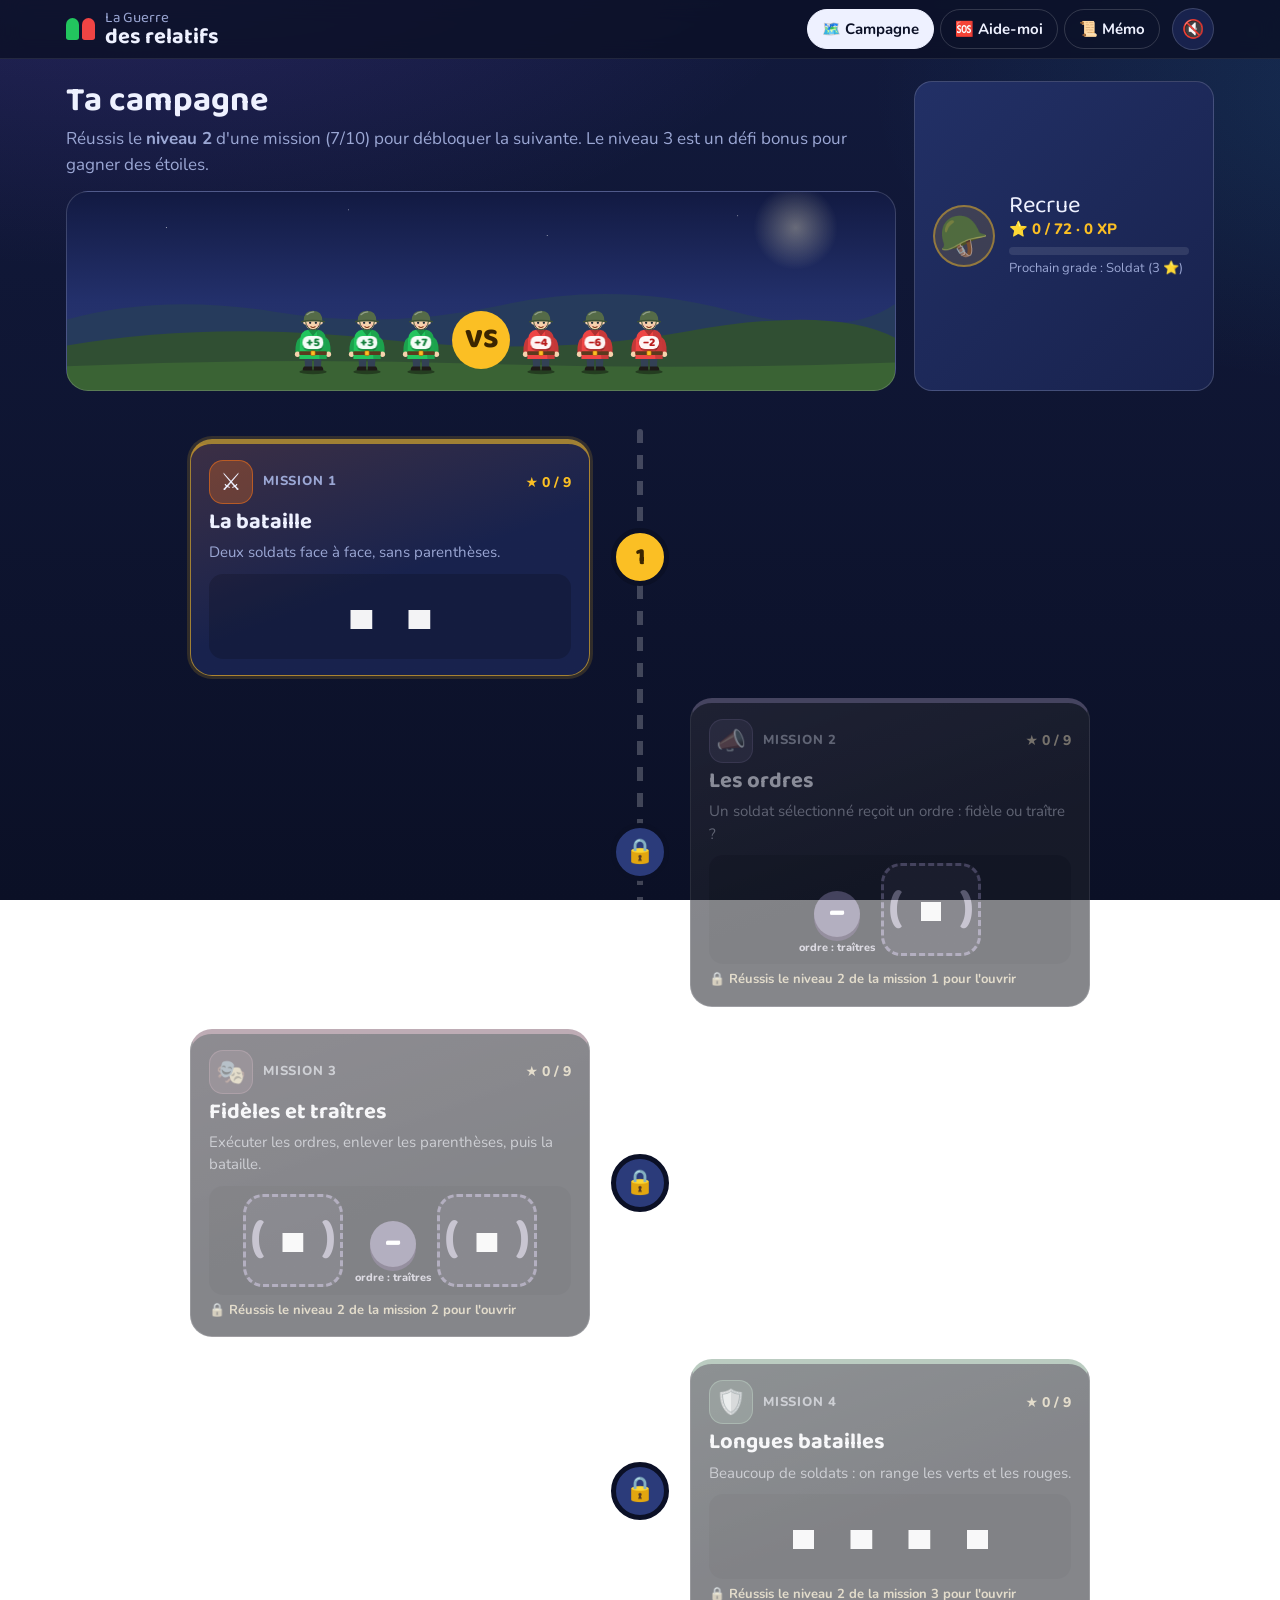
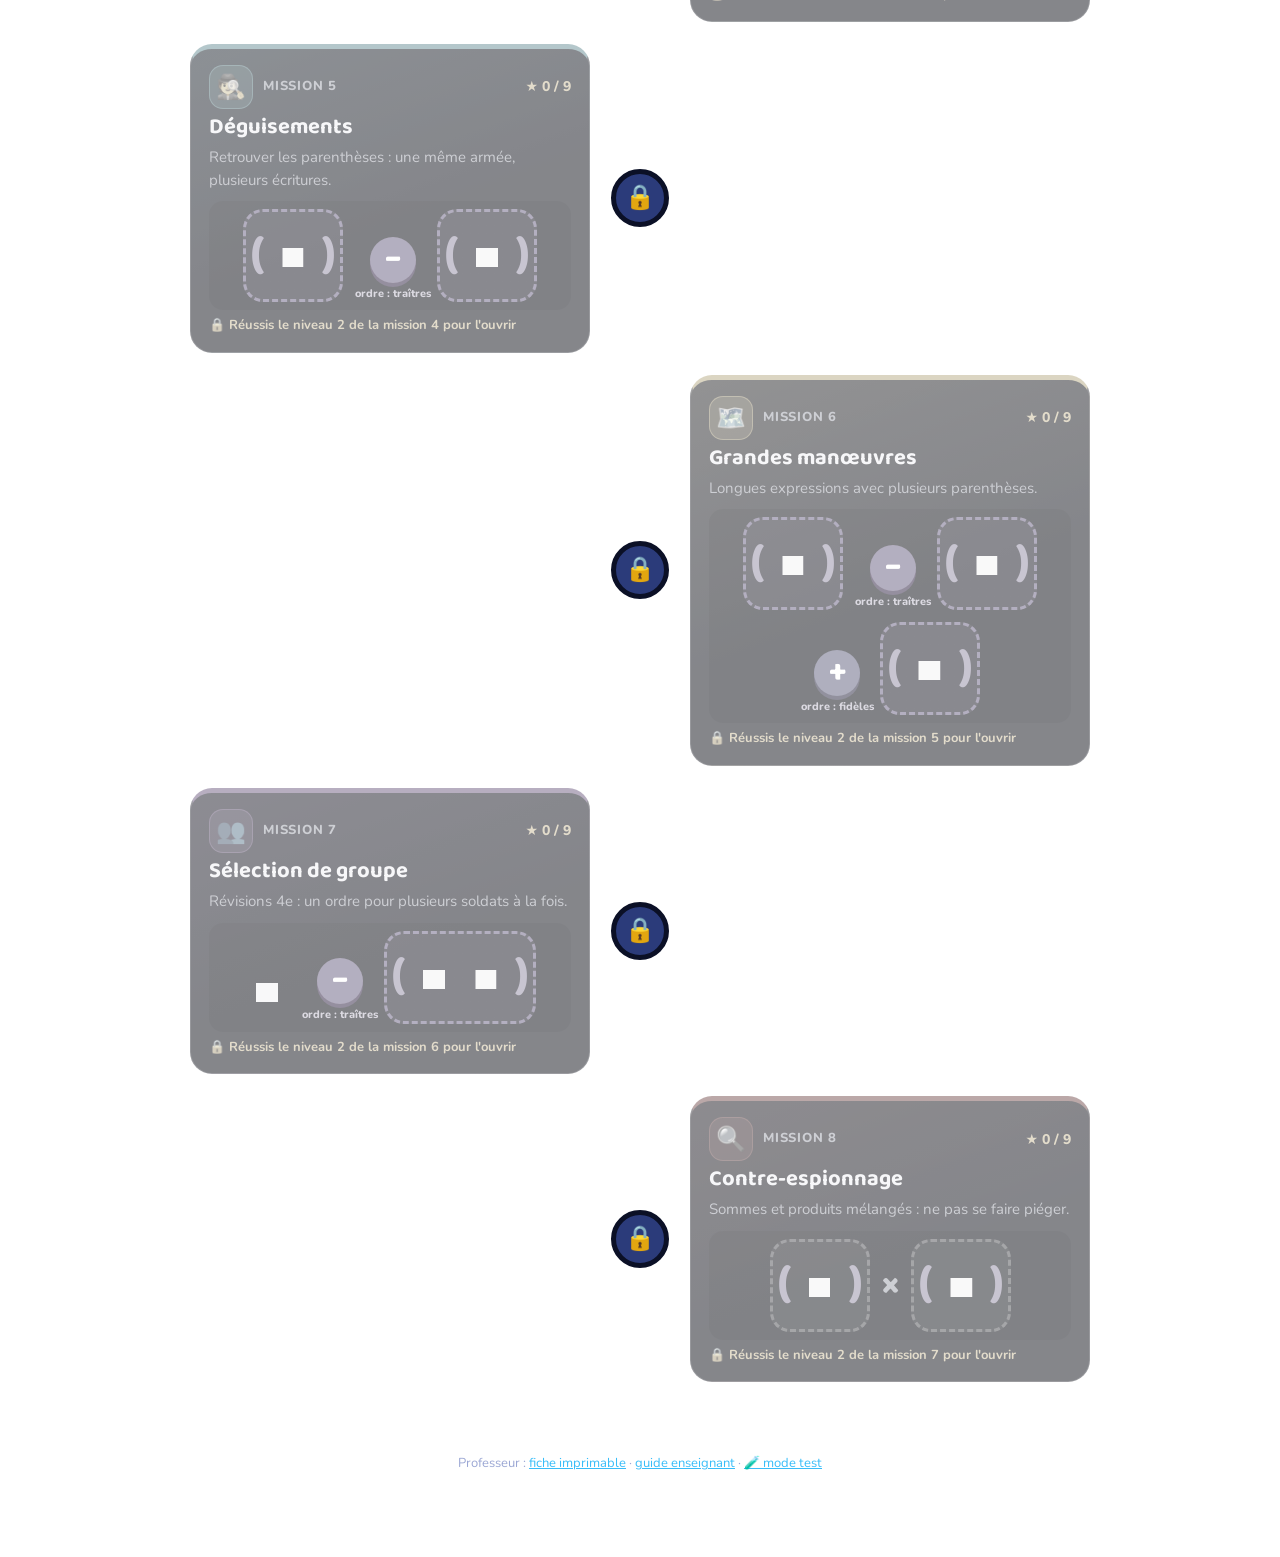
==== commit 7be1145a: "Mode test, soldats détaillés, champ de bataille, signe sous-entendu - Mode test (?test=1) : tout déb" ====
--- a/index.html
+++ b/index.html
@@ -24,6 +24,7 @@
   </div>
 </header>
 
+<div class="testbar hidden" id="testbar">🧪 <b>Mode test</b> : tout est débloqué, rien n'est enregistré. <button class="btn sm" id="test-off">Quitter le mode test</button></div>
 <main>
   <!-- CAMPAGNE -->
   <section id="home">
@@ -31,11 +32,12 @@
       <div>
         <h1>Ta campagne</h1>
         <p class="lead">Réussis le <b>niveau 2</b> d'une mission (7/10) pour débloquer la suivante. Le niveau 3 est un défi bonus pour gagner des étoiles.</p>
+        <div class="pl-stage hero-scene" id="hero-scene"></div>
       </div>
       <div class="rank" id="rank"></div>
     </div>
     <div class="road" id="road"></div>
-    <p class="foot">Professeur : <a href="fiche.html">fiche imprimable</a> · <a href="guide-prof.html">guide enseignant</a></p>
+    <p class="foot">Professeur : <a href="fiche.html">fiche imprimable</a> · <a href="guide-prof.html">guide enseignant</a> · <a href="index.html?test=1">🧪 mode test</a></p>
   </section>
 
   <!-- EXERCICE -->
@@ -115,7 +117,9 @@
         <div>
           <h3>Chaque nombre est un soldat</h3>
           <p>Son signe est la couleur de sa veste : <b class="tg">positif = veste verte</b>, <b class="tr">négatif = veste rouge</b>. Le nombre sans son signe, c'est sa <b>force</b>.</p>
+          <p><b>Un nombre écrit sans signe est positif</b> : dans 6 + 4, le 6 est un +6 (le « + » est sous-entendu, on ne l'écrit pas en début de calcul). Le « + » entre les deux appartient au 4.</p>
           <div id="memo-sold"></div>
+          <div class="ex-chips" style="margin-top:10px" data-ex="6+4|6-4"></div>
         </div>
       </div>
       <div class="card rule">
--- a/css/style.css
+++ b/css/style.css
@@ -98,7 +98,21 @@
 .mcard:hover { transform: translateY(-3px); border-color: rgba(255, 255, 255, .3); box-shadow: 0 12px 30px rgba(0, 0, 0, .35); }
 .stop.current .mcard { border-color: rgba(251, 191, 36, .6); box-shadow: 0 0 0 3px rgba(251, 191, 36, .15); }
 .stop.locked .mcard { opacity: .55; filter: grayscale(.8); }
-.mc-top { display: flex; justify-content: space-between; align-items: center; gap: 8px; }
+.mc-top { display: flex; align-items: center; gap: 10px; }
+.mc-top .mc-st { margin-left: auto; }
+.mcard { border-top: 5px solid var(--acc, var(--gold)); background: linear-gradient(160deg, color-mix(in srgb, var(--acc, #fff) 16%, var(--card)) 0%, var(--card) 55%); }
+.mc-ico { width: 44px; height: 44px; border-radius: 14px; display: grid; place-items: center; font-size: 24px; background: color-mix(in srgb, var(--acc, #fff) 28%, transparent); border: 1px solid color-mix(in srgb, var(--acc, #fff) 55%, transparent); flex-shrink: 0; }
+.mc-ico.big { width: 58px; height: 58px; font-size: 32px; border-radius: 18px; }
+.sh-t { display: flex; gap: 14px; align-items: center; }
+#sheet-box { border-top: 6px solid var(--acc, var(--gold)); }
+.qcard { border-top: 5px solid var(--acc, var(--gold)); }
+.hero-scene { margin-top: 14px; min-height: 150px; padding: 18px 10px 12px; }
+.hero-scene .pl-line { flex-wrap: nowrap; gap: 8px; }
+.hero-scene .sd { animation: idle 2.4s ease-in-out infinite; }
+.hero-scene .vs { flex-shrink: 0; }
+@keyframes idle { 0%, 100% { transform: translateY(0); } 50% { transform: translateY(-4px); } }
+.testbar { position: sticky; top: 59px; z-index: 25; display: flex; align-items: center; justify-content: center; gap: 12px; flex-wrap: wrap; padding: 8px 16px; background: linear-gradient(90deg, #7c3aed, #db2777); color: #fff; font-weight: 700; font-size: 15px; }
+.testbar .btn { background: rgba(255, 255, 255, .2); box-shadow: none; color: #fff; }
 .mc-n { font-size: 13px; font-weight: 800; letter-spacing: .06em; text-transform: uppercase; color: var(--muted); }
 .mc-st { color: var(--gold); font-weight: 800; font-size: 14px; white-space: nowrap; }
 .mcard h3 { font-size: 22px; }
@@ -117,19 +131,37 @@
 .sd { position: relative; width: 66px; display: inline-flex; flex-direction: column; align-items: center; perspective: 500px; flex-shrink: 0; }
 .sd-in { position: relative; width: 100%; transform-style: preserve-3d; }
 .sd-svg { display: block; width: 100%; height: auto; overflow: visible; }
-.sd-shadow { fill: rgba(0, 0, 0, .35); }
-.sd-veste, .sd-arm { fill: var(--g); }
-.sd.r .sd-veste, .sd.r .sd-arm { fill: var(--r); }
-.sd.z .sd-veste, .sd.z .sd-arm { fill: #64748b; }
-.sd-arm { filter: brightness(.85); }
-.sd-col { fill: rgba(0, 0, 0, .25); }
-.sd-face { fill: #f6d2ad; }
-.sd-helm { fill: #4b6043; }
+.sd-shadow { fill: rgba(0, 0, 0, .38); }
+.sd-veste, .sd-sleeve { fill: #22c55e; }
+.sd.r .sd-veste, .sd.r .sd-sleeve { fill: #ef4444; }
+.sd.z .sd-veste, .sd.z .sd-sleeve { fill: #64748b; }
+.sd-sleeve { filter: brightness(.82); }
+.sd-shade { fill: rgba(0, 0, 0, .16); }
+.sd-pocket { stroke: rgba(0, 0, 0, .22); stroke-width: 1.4; stroke-linecap: round; fill: none; }
+.sd-pants { fill: #334155; }
+.sd-boot { fill: #1e1b18; }
+.sd-belt { fill: #5b3a1e; }
+.sd-buckle { fill: #fbbf24; stroke: #b45309; stroke-width: .8; }
+.sd-col { fill: rgba(0, 0, 0, .28); }
+.sd-skin { fill: #f6d2ad; }
+.sd-cheek { fill: #f9a8a8; opacity: .55; }
+.sd-brow { stroke: #5b4636; stroke-width: 1.3; stroke-linecap: round; fill: none; }
 .sd-eye { fill: #1f2937; }
 .sd-mouth { fill: none; stroke: #7c2d12; stroke-width: 1.4; stroke-linecap: round; }
-.sd-num { position: absolute; left: -6px; right: -6px; top: 61%; text-align: center; font: 800 18px/1 var(--head); color: #fff; text-shadow: 0 2px 0 rgba(0, 0, 0, .3); white-space: nowrap; pointer-events: none; }
-.sd.big { width: 104px; } .sd.big .sd-num { font-size: 27px; }
-.sd.sm { width: 46px; } .sd.sm .sd-num { font-size: 13px; top: 62%; }
+.sd-strap { fill: none; stroke: #3a4a33; stroke-width: 1.3; }
+.sd-helm { fill: #556b48; }
+.sd-rim { fill: #3f5236; }
+.sd-hl { fill: none; stroke: rgba(255, 255, 255, .35); stroke-width: 1.6; stroke-linecap: round; }
+.sd-star, .sd-ep { display: none; }
+.sd.big .sd-star { display: block; fill: var(--gold); stroke: #b45309; stroke-width: .6; }
+.sd.big .sd-ep { display: block; fill: var(--gold); }
+.sd-num { position: absolute; left: 50%; top: 45%; transform: translateX(-50%); padding: 2px 6px 1px; border-radius: 8px; background: rgba(255, 255, 255, .95); font: 800 17px/1 var(--head); color: var(--g-dark); white-space: nowrap; pointer-events: none; box-shadow: 0 2px 0 rgba(0, 0, 0, .25); }
+.sd.r .sd-num { color: var(--r-dark); }
+.sd.z .sd-num { color: #334155; }
+.sd-num.hid { background: var(--gold); color: #3b2500; }
+.sd-num .gp { opacity: .32; margin-right: 1px; display: inline-block; }
+.sd.big { width: 106px; } .sd.big .sd-num { font-size: 26px; padding: 3px 9px 2px; border-radius: 11px; }
+.sd.sm { width: 46px; } .sd.sm .sd-num { font-size: 12px; padding: 1px 4px 0; border-radius: 6px; }
 .sd-hp { display: none; width: 124px; height: 12px; border-radius: 99px; background: rgba(255, 255, 255, .12); margin-top: 6px; overflow: hidden; border: 1px solid rgba(255, 255, 255, .15); }
 .sd.hp-on .sd-hp { display: block; }
 .sd-hp i { display: block; height: 100%; width: 100%; border-radius: 99px; transition: width .9s cubic-bezier(.3, .8, .3, 1); }
@@ -167,7 +199,32 @@
 
 /* ---------- lecteur de bataille ---------- */
 .pl { display: grid; gap: 12px; }
-.pl-stage { position: relative; min-height: 190px; display: flex; flex-direction: column; justify-content: center; padding: 34px 8px 12px; border-radius: 20px; background: radial-gradient(120% 90% at 50% 100%, rgba(74, 122, 60, .28), transparent 70%), rgba(0, 0, 0, .18); border: 1px solid var(--line); overflow: visible; }
+.pl-stage {
+  position: relative; min-height: 200px; display: flex; flex-direction: column; justify-content: flex-end; padding: 38px 10px 16px; border-radius: 22px; border: 1px solid var(--line2); overflow: visible;
+  background:
+    url("data:image/svg+xml,%3Csvg xmlns='http://www.w3.org/2000/svg' viewBox='0 0 800 220' preserveAspectRatio='none'%3E%3Cpath d='M0 110 Q90 70 200 98 T420 88 T640 96 T800 86 V220 H0Z' fill='%23263b5c'/%3E%3Cpath d='M0 150 Q140 112 300 140 T600 128 T800 138 V220 H0Z' fill='%23304f33'/%3E%3Cpath d='M0 182 Q200 168 400 178 T800 176 V220 H0Z' fill='%233a6334'/%3E%3C/svg%3E") bottom / 100% 72% no-repeat,
+    radial-gradient(1.5px 1.5px at 12% 18%, rgba(255,255,255,.7), transparent 60%),
+    radial-gradient(1.5px 1.5px at 34% 9%, rgba(255,255,255,.5), transparent 60%),
+    radial-gradient(1.5px 1.5px at 58% 22%, rgba(255,255,255,.6), transparent 60%),
+    radial-gradient(1.5px 1.5px at 81% 12%, rgba(255,255,255,.55), transparent 60%),
+    radial-gradient(60px 60px at 88% 18%, rgba(254,243,199,.35), transparent 70%),
+    linear-gradient(180deg, #121a42 0%, #23306b 55%, #2e3a74 100%);
+}
+.pl-stage .pl-line { position: relative; z-index: 1; }
+.implicit { display: block; margin-top: 6px; padding: 6px 10px; border-radius: 10px; background: rgba(34, 197, 94, .12); border: 1px dashed rgba(34, 197, 94, .5); font-size: 15px; }
+.campw { display: flex; flex-direction: column; gap: 4px; min-width: 0; }
+.flag { display: flex; align-items: center; gap: 4px; font-size: 12px; font-weight: 800; color: var(--muted); padding-left: 6px; }
+.flag svg { width: 26px; height: 32px; overflow: visible; }
+.flag .pole { fill: #cbd5e1; } .flag .knob { fill: var(--gold); }
+.flag.g .cloth { fill: var(--g); } .flag.r .cloth { fill: var(--r); }
+.flag .cloth { transform-origin: 8px 12px; animation: wave 1.6s ease-in-out infinite; }
+@keyframes wave { 0%, 100% { transform: skewY(0) scaleX(1); } 50% { transform: skewY(-6deg) scaleX(.9); } }
+.spark { position: absolute; z-index: 7; width: 7px; height: 7px; border-radius: 50%; background: #fde68a; box-shadow: 0 0 8px #fbbf24; pointer-events: none; }
+.spark.g { background: #86efac; box-shadow: 0 0 8px #22c55e; }
+.spark.r { background: #fca5a5; box-shadow: 0 0 8px #ef4444; }
+.spark.gold { width: 8px; height: 8px; }
+.ring { position: absolute; left: 50%; top: 50%; width: 120px; height: 120px; border-radius: 50%; border: 4px solid var(--gold); pointer-events: none; }
+.camp { position: relative; }
 .pl-line { display: flex; flex-wrap: wrap; align-items: flex-end; justify-content: center; gap: 12px 12px; }
 .pl-line.off { display: none; }
 .pl-field { display: none; }
@@ -317,6 +374,11 @@
   .vs { width: 46px; height: 46px; }
   .logo-txt { display: none; }
   .nav button span { display: none; }
+  .hero-scene .sd { width: 36px; }
+  .hero-scene .sd .sd-num { font-size: 10px; }
+  .hero-scene .vs { width: 38px; height: 38px; font-size: 15px; }
+  .hero-scene .pl-line { gap: 5px; }
+  .testbar { top: 58px; font-size: 13px; }
   .nav button { padding: 8px 12px; font-size: 18px; }
   .top-in { flex-wrap: nowrap; }
   .pips i { width: 12px; height: 12px; }
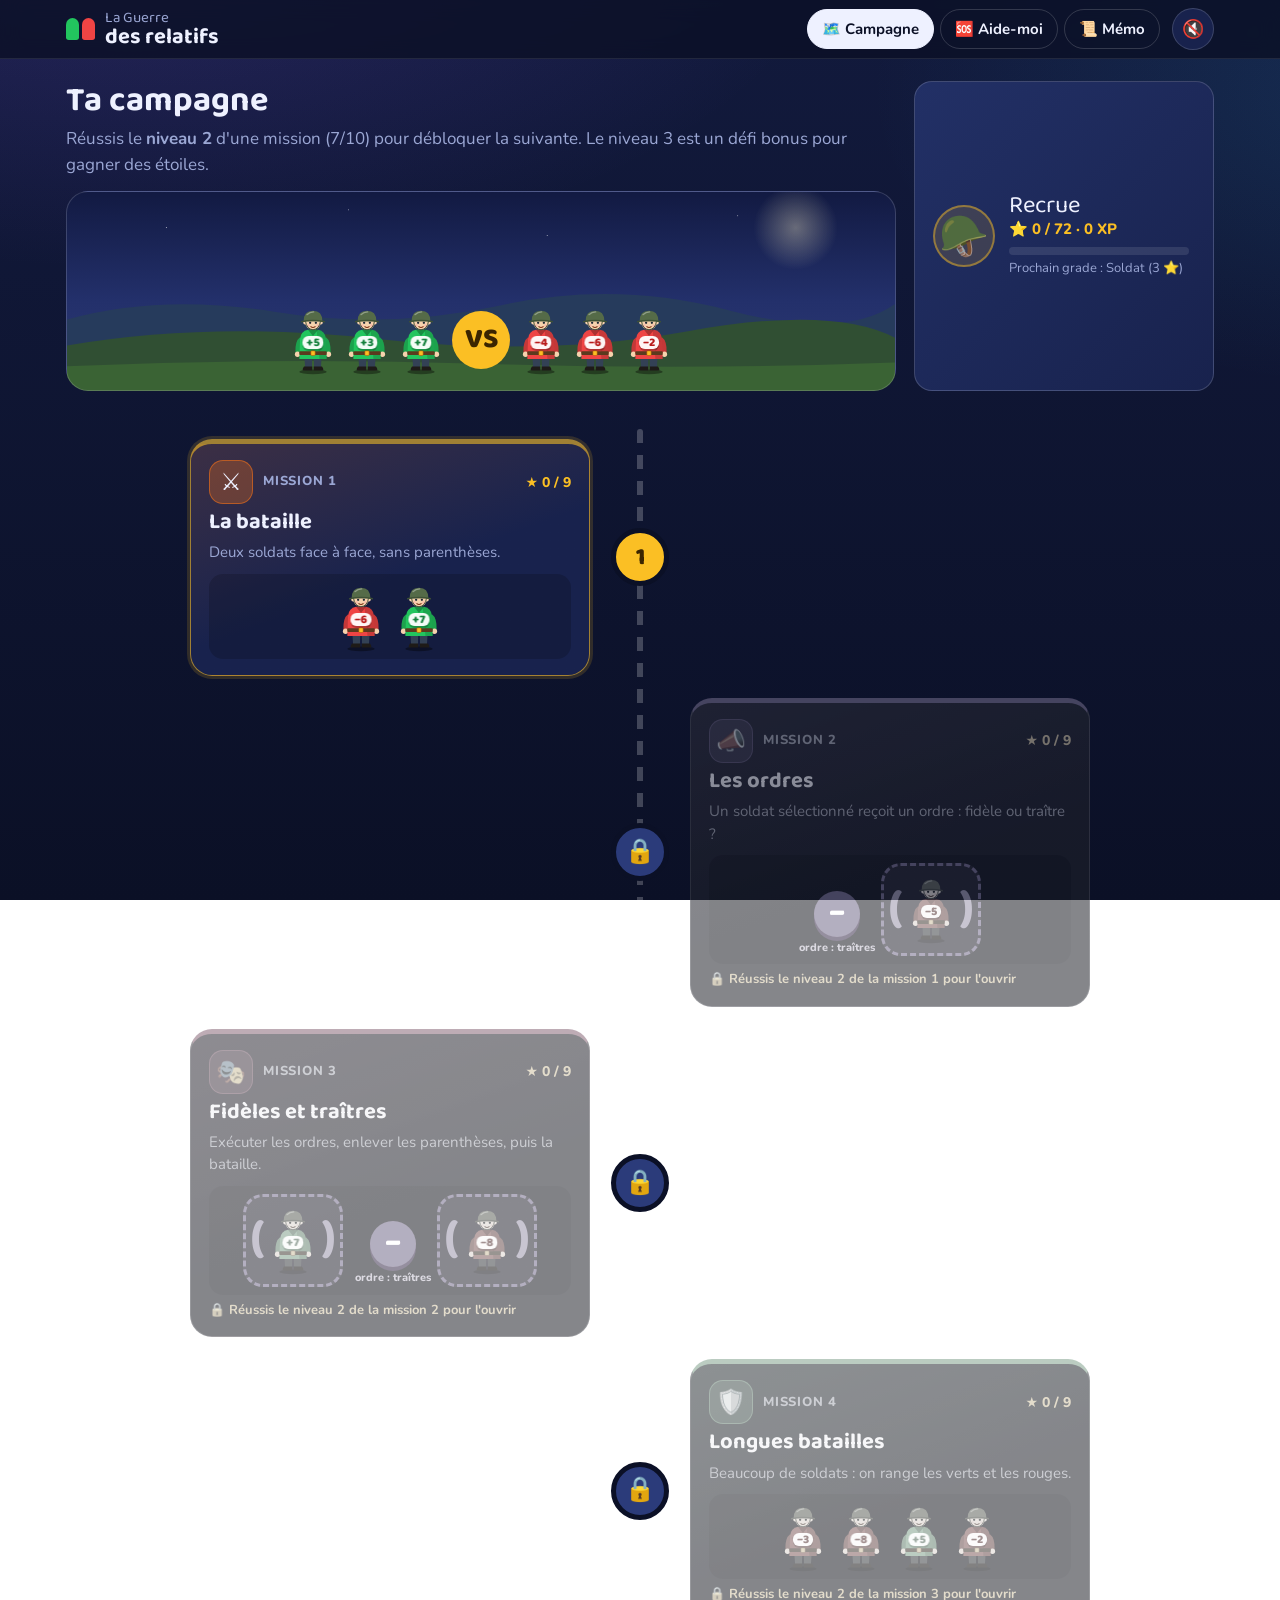
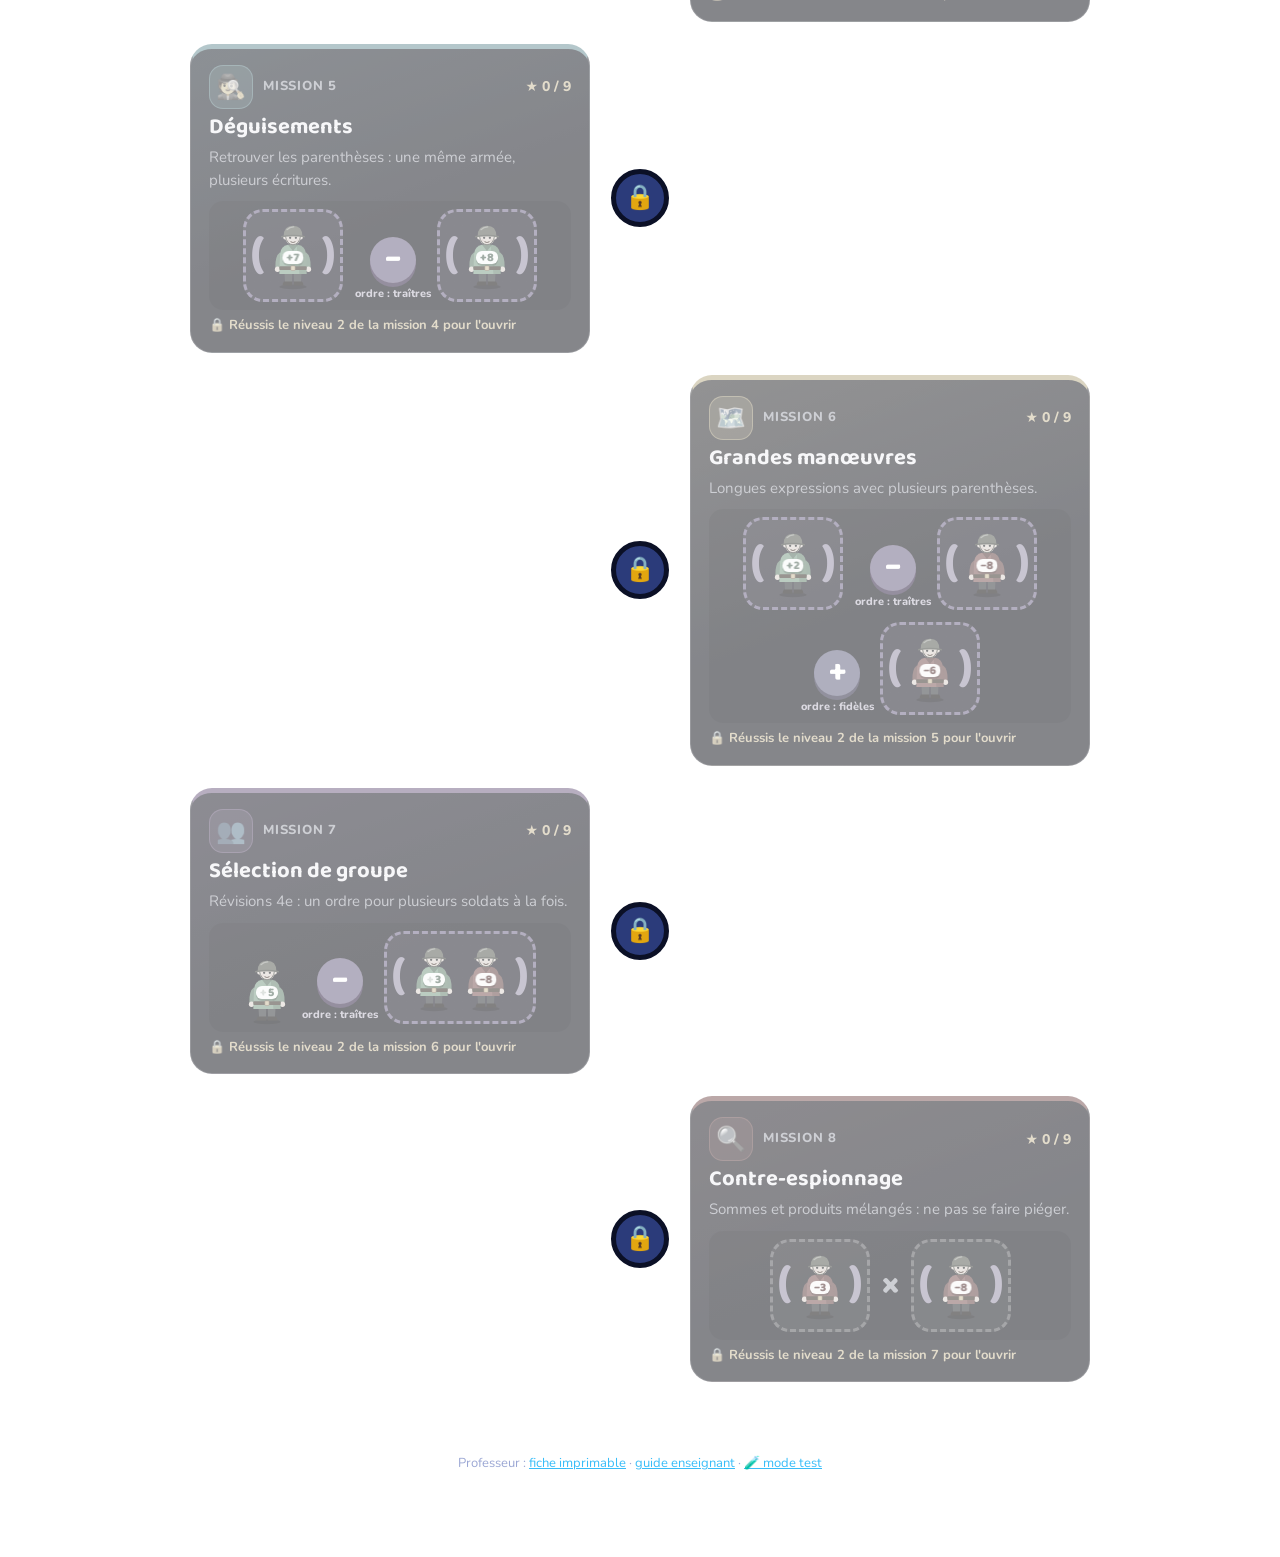
==== commit db53c59a: "Tutoriel obligatoire, temps de lecture, animations ralenties ; corrige deux blocages - Tutoriel obli" ====
--- a/index.html
+++ b/index.html
@@ -177,6 +177,7 @@
       <button class="btn ghost" id="tuto-prev">◀ Précédent</button>
       <button class="btn go" id="tuto-next">Suivant ▶</button>
     </div>
+    <div class="tuto-wait" id="tuto-wait" aria-live="polite"></div>
   </div>
 </div>
 
--- a/css/style.css
+++ b/css/style.css
@@ -334,6 +334,11 @@
 .tuto-dots i.past { background: rgba(251, 191, 36, .5); } .tuto-dots i.on { background: var(--gold); }
 .tuto-d { font-size: 18px; margin: 6px 0 14px; color: #dfe4fb; }
 .tuto-nav { display: flex; justify-content: space-between; gap: 10px; margin-top: 16px; }
+.tuto-wait { text-align: right; color: var(--gold); font-size: 14px; font-weight: 700; min-height: 22px; margin-top: 8px; }
+.btn.locked { position: relative; overflow: hidden; }
+.btn.locked:disabled { opacity: .7; filter: grayscale(.7); }
+.btn.locked::after { content: ""; position: absolute; left: 0; bottom: 0; height: 5px; width: 100%; background: rgba(255, 255, 255, .75); transform-origin: left; animation: lockfill var(--lock, 2s) linear forwards; }
+@keyframes lockfill { from { transform: scaleX(0); } to { transform: scaleX(1); } }
 .tsteps { margin: 10px 0 0; padding: 0; list-style: none; counter-reset: s; display: grid; gap: 10px; }
 .tsteps li { counter-increment: s; display: flex; gap: 12px; align-items: center; background: rgba(255, 255, 255, .05); border: 1px solid var(--line); border-radius: 16px; padding: 12px 14px; font-size: 18px; }
 .tsteps li::before { content: counter(s); width: 38px; height: 38px; border-radius: 50%; background: var(--gold); color: #3b2500; font: 800 20px var(--head); display: grid; place-items: center; flex-shrink: 0; }
